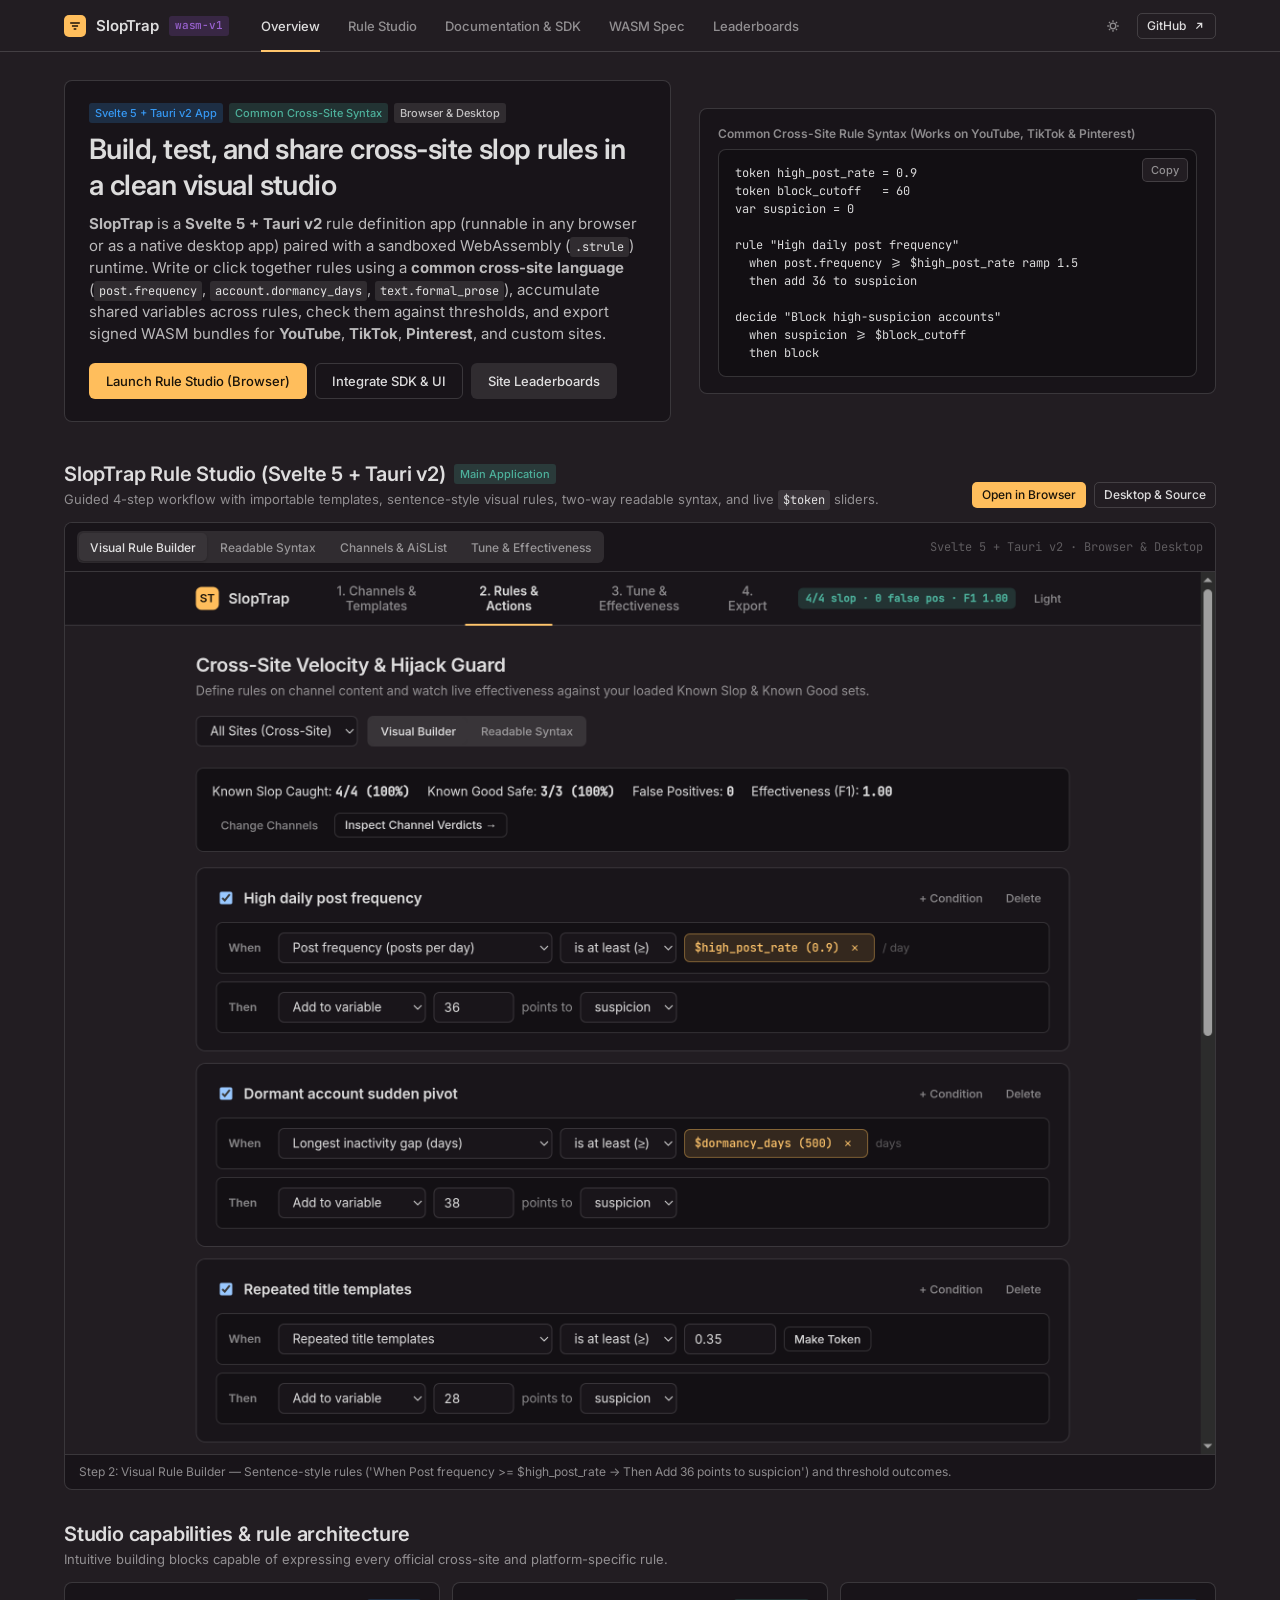
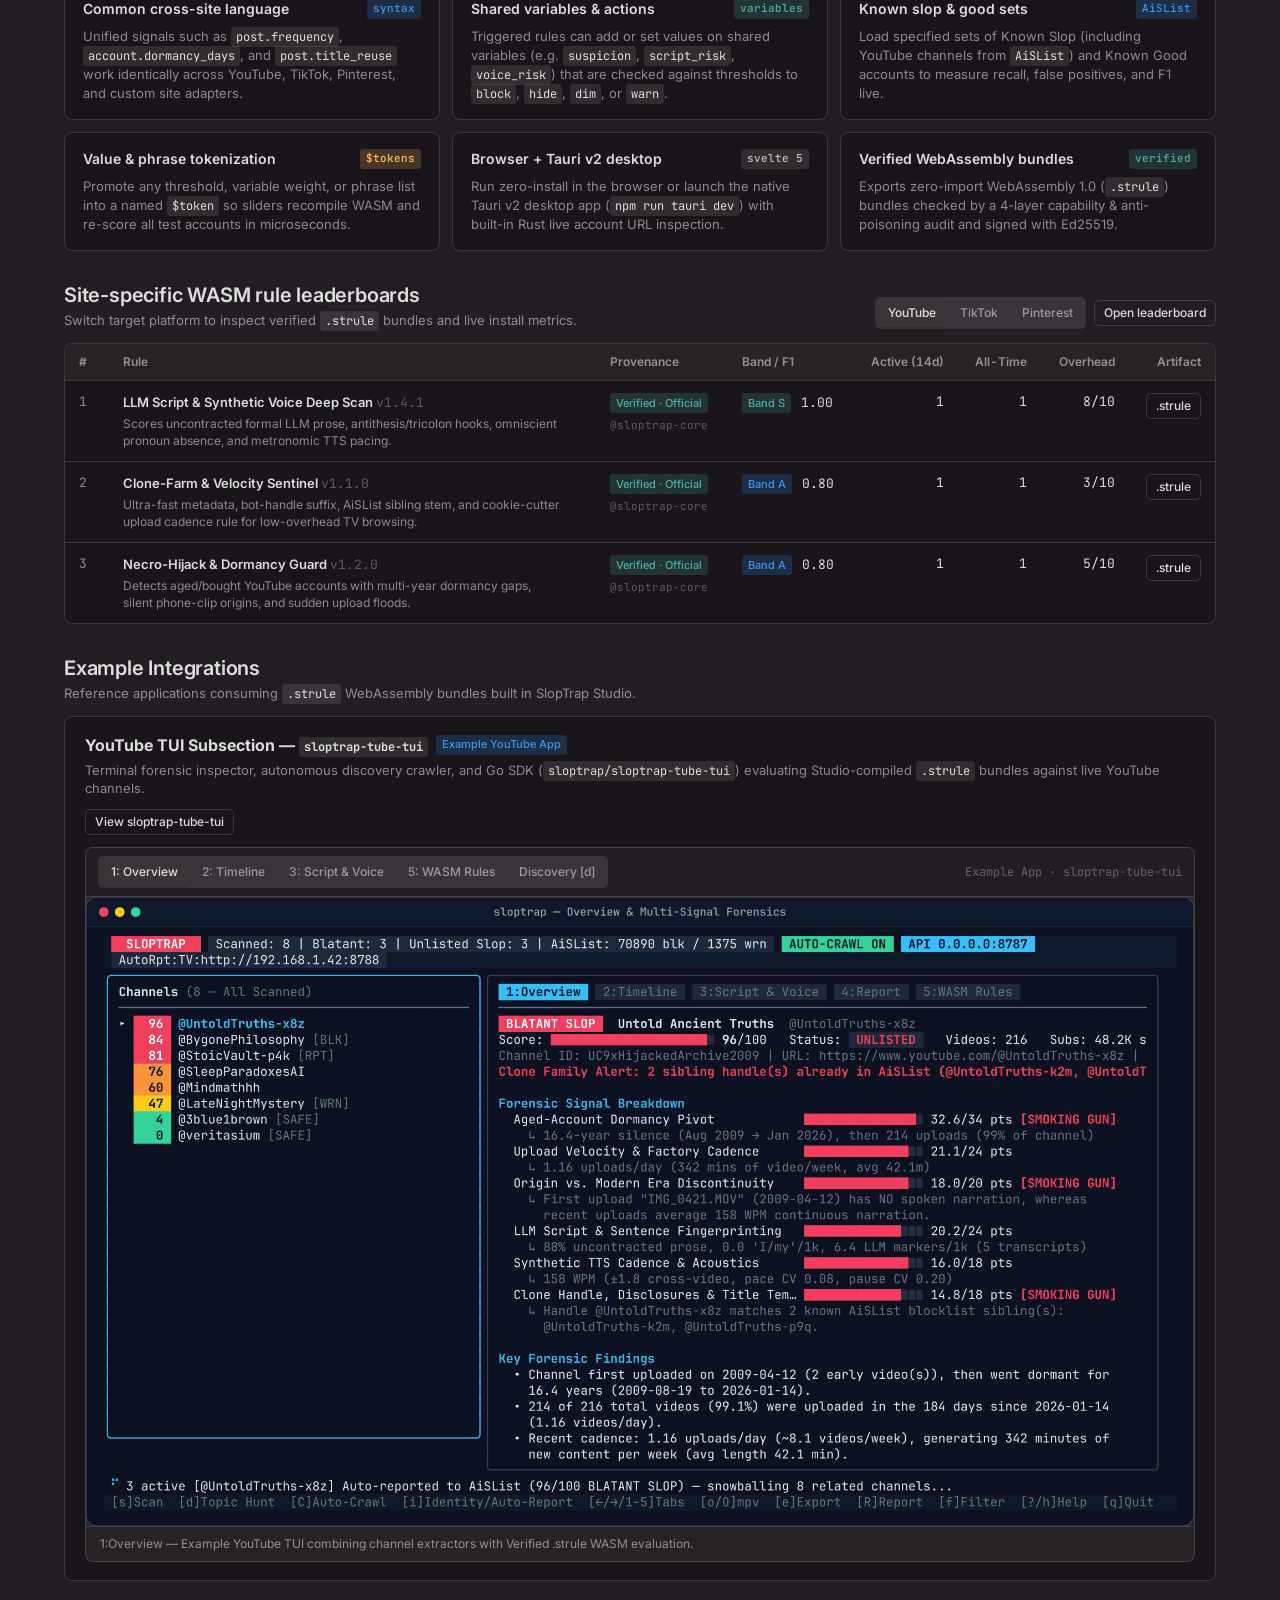
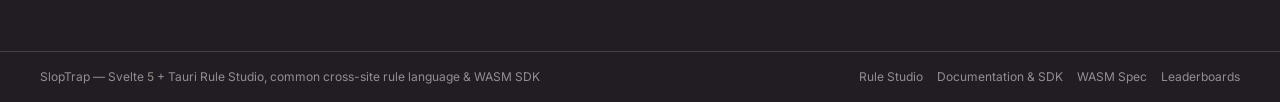
==== index.html @ b0834591 "Update hosted Studio with Known Slop (AiSList) & Known-Good channel sets and effectiveness metrics" ====
<!DOCTYPE html>
<html lang="en">
<head>
  <meta charset="utf-8" />
  <meta name="viewport" content="width=device-width, initial-scale=1" />
  <title>SlopTrap — Svelte 5 + Tauri Rule Studio, Cross-Site Rule Language &amp; WASM SDK</title>
  <link rel="stylesheet" href="./assets/gravity-uikit.css" />
  <link rel="stylesheet" href="./assets/style.css" />
</head>
<body class="g-root g-root_theme_dark">
  <script>
    if (localStorage.getItem('st-gravity-theme') === 'light') {
      document.body.className = 'g-root g-root_theme_light';
    }
  </script>

  <header class="g-app-header">
    <div class="g-app-header__inner">
      <div style="display:flex;align-items:center;gap:20px;height:100%;">
        <a class="g-brand" href="./">
          <span class="g-brand__mark">
            <svg class="icon-14" viewBox="0 0 16 16" fill="none" stroke="currentColor" stroke-width="1.8"><path d="M2.5 4.5h11M4.5 8h7M6.5 11.5h3"/></svg>
          </span>
          <span>SlopTrap</span>
          <span class="g-label g-label_theme_utility mono">wasm-v1</span>
        </a>
        <nav class="g-nav" aria-label="Primary">
          <a class="g-nav__item g-nav__item_active" href="./">Overview</a>
          <a class="g-nav__item" href="./studio/">Rule Studio</a>
          <a class="g-nav__item" href="./docs/">Documentation &amp; SDK</a>
          <a class="g-nav__item" href="./rules/">WASM Spec</a>
          <a class="g-nav__item" href="./leaderboard/">Leaderboards</a>
        </nav>
      </div>
      <div class="g-header-actions">
        <button id="theme-toggle" class="g-btn g-btn_view_flat g-btn_icon" type="button" aria-label="Toggle theme"></button>
        <a class="g-btn g-btn_view_outlined g-btn_size_s" href="https://github.com/sloptrap/sloptrap" target="_blank" rel="noopener">
          GitHub
          <svg class="icon-14" viewBox="0 0 16 16" fill="none" stroke="currentColor" stroke-width="1.5"><path d="M5 11L11 5M6 5h5v5"/></svg>
        </a>
      </div>
    </div>
  </header>

  <main class="g-container">
    <section class="overview-split" style="border-bottom:0;padding-bottom:8px;">
      <div class="text-card" style="padding:22px 24px;">
        <div style="display:flex;gap:6px;flex-wrap:wrap;">
          <span class="g-label g-label_theme_info">Svelte 5 + Tauri v2 App</span>
          <span class="g-label g-label_theme_positive">Common Cross-Site Syntax</span>
          <span class="g-label g-label_theme_normal">Browser &amp; Desktop</span>
        </div>
        <h1>Build, test, and share cross-site slop rules in a clean visual studio</h1>
        <p class="overview-lead">
          <strong>SlopTrap</strong> is a <strong>Svelte 5 + Tauri v2</strong> rule definition app (runnable in any browser or as a native desktop app) paired with a sandboxed WebAssembly (<code>.strule</code>) runtime. Write or click together rules using a <strong>common cross-site language</strong> (<code>post.frequency</code>, <code>account.dormancy_days</code>, <code>text.formal_prose</code>), accumulate shared variables across rules, check them against thresholds, and export signed WASM bundles for <strong>YouTube</strong>, <strong>TikTok</strong>, <strong>Pinterest</strong>, and custom sites.
        </p>
        <div class="btn-row">
          <a class="g-btn g-btn_view_action g-btn_size_l" href="./studio/">Launch Rule Studio (Browser)</a>
          <a class="g-btn g-btn_view_outlined g-btn_size_l" href="./docs/#sdk">Integrate SDK &amp; UI</a>
          <a class="g-btn g-btn_view_normal g-btn_size_l" href="./leaderboard/">Site Leaderboards</a>
        </div>
      </div>

      <div class="text-card" style="padding:16px 18px;">
        <div style="font-size:12px;font-weight:600;color:var(--g-color-text-secondary);margin-bottom:6px;">
          Common Cross-Site Rule Syntax (Works on YouTube, TikTok &amp; Pinterest)
        </div>
        <pre style="margin:0;"><code>token high_post_rate = 0.9
token block_cutoff   = 60
var suspicion = 0

rule "High daily post frequency"
  when post.frequency &gt;= $high_post_rate ramp 1.5
  then add 36 to suspicion

decide "Block high-suspicion accounts"
  when suspicion &gt;= $block_cutoff
  then block</code></pre>
      </div>
    </section>

    <div class="section-bar">
      <div>
        <div style="display:flex;align-items:center;gap:8px;flex-wrap:wrap;">
          <h2 class="section-title">SlopTrap Rule Studio (Svelte 5 + Tauri v2)</h2>
          <span class="g-label g-label_theme_positive">Main Application</span>
        </div>
        <p class="section-sub">
          Guided 4-step workflow with importable templates, sentence-style visual rules, two-way readable syntax, and live <code>$token</code> sliders.
        </p>
      </div>
      <div style="display:flex;gap:8px;flex-wrap:wrap;">
        <a class="g-btn g-btn_view_action g-btn_size_s" href="./studio/">Open in Browser</a>
        <a class="g-btn g-btn_view_outlined g-btn_size_s" href="https://github.com/sloptrap/sloptrap" target="_blank" rel="noopener">Desktop &amp; Source</a>
      </div>
    </div>

    <div class="preview-panel" style="background:var(--st-card-bg);">
      <div class="preview-panel__toolbar" style="background:var(--st-card-bg);">
        <div class="g-segmented" role="tablist" aria-label="SlopTrap Studio Views">
          <button class="g-segmented__btn shot-tab active" type="button"
            data-src="./assets/screenshots/studio-rules.png"
            data-caption="Step 2: Visual Rule Builder — Sentence-style rules ('When Post frequency >= $high_post_rate -> Then Add 36 points to suspicion') and threshold outcomes.">
            Visual Rule Builder
          </button>
          <button class="g-segmented__btn shot-tab" type="button"
            data-src="./assets/screenshots/studio-syntax.png"
            data-caption="Readable Cross-Site Syntax — Two-way human-readable language sharing signals like post.frequency and multi-variable thresholds across sites.">
            Readable Syntax
          </button>
          <button class="g-segmented__btn shot-tab" type="button"
            data-src="./assets/screenshots/studio-templates.png"
            data-caption="Step 1: Channels &amp; Templates — Load specified sets of Known Slop (including YouTube channels from AiSList) and Known Good channels alongside 8 official templates.">
            Channels &amp; AiSList
          </button>
          <button class="g-segmented__btn shot-tab" type="button"
            data-src="./assets/screenshots/studio-test.png"
            data-caption="Step 3: Tune &amp; Effectiveness — Live Recall, Known-Good Specificity, False Positives, and F1 across loaded channels with expandable content &amp; signal inspection.">
            Tune &amp; Effectiveness
          </button>
        </div>
        <span class="mono" style="color:var(--g-color-text-hint);font-size:12px;">Svelte 5 + Tauri v2 · Browser &amp; Desktop</span>
      </div>
      <img id="studio-showcase-img" src="./assets/screenshots/studio-rules.png" alt="SlopTrap Studio — Visual Rule Builder" />
      <div id="studio-showcase-caption" class="preview-panel__caption">
        Step 2: Visual Rule Builder — Sentence-style rules ('When Post frequency &gt;= $high_post_rate -&gt; Then Add 36 points to suspicion') and threshold outcomes.
      </div>
    </div>

    <div class="section-bar">
      <div>
        <h2 class="section-title">Studio capabilities &amp; rule architecture</h2>
        <p class="section-sub">Intuitive building blocks capable of expressing every official cross-site and platform-specific rule.</p>
      </div>
    </div>

    <div class="grid-3">
      <div class="g-card">
        <div class="signal-head">
          <h3>Common cross-site language</h3>
          <span class="g-label g-label_theme_info mono">syntax</span>
        </div>
        <p>Unified signals such as <code>post.frequency</code>, <code>account.dormancy_days</code>, and <code>post.title_reuse</code> work identically across YouTube, TikTok, Pinterest, and custom site adapters.</p>
      </div>
      <div class="g-card">
        <div class="signal-head">
          <h3>Shared variables &amp; actions</h3>
          <span class="g-label g-label_theme_positive mono">variables</span>
        </div>
        <p>Triggered rules can add or set values on shared variables (e.g. <code>suspicion</code>, <code>script_risk</code>, <code>voice_risk</code>) that are checked against thresholds to <code>block</code>, <code>hide</code>, <code>dim</code>, or <code>warn</code>.</p>
      </div>
      <div class="g-card">
        <div class="signal-head">
          <h3>Known slop &amp; good sets</h3>
          <span class="g-label g-label_theme_info mono">AiSList</span>
        </div>
        <p>Load specified sets of Known Slop (including YouTube channels from <a href="https://github.com/Override92/AiSList" target="_blank" rel="noopener"><code>AiSList</code></a>) and Known Good accounts to measure recall, false positives, and F1 live.</p>
      </div>
      <div class="g-card">
        <div class="signal-head">
          <h3>Value &amp; phrase tokenization</h3>
          <span class="g-label g-label_theme_warning mono">$tokens</span>
        </div>
        <p>Promote any threshold, variable weight, or phrase list into a named <code>$token</code> so sliders recompile WASM and re-score all test accounts in microseconds.</p>
      </div>
      <div class="g-card">
        <div class="signal-head">
          <h3>Browser + Tauri v2 desktop</h3>
          <span class="g-label g-label_theme_normal mono">svelte 5</span>
        </div>
        <p>Run zero-install in the browser or launch the native Tauri v2 desktop app (<code>npm run tauri dev</code>) with built-in Rust live account URL inspection.</p>
      </div>
      <div class="g-card">
        <div class="signal-head">
          <h3>Verified WebAssembly bundles</h3>
          <span class="g-label g-label_theme_positive mono">verified</span>
        </div>
        <p>Exports zero-import WebAssembly 1.0 (<code>.strule</code>) bundles checked by a 4-layer capability &amp; anti-poisoning audit and signed with Ed25519.</p>
      </div>
    </div>

    <div class="section-bar">
      <div>
        <h2 class="section-title">Site-specific WASM rule leaderboards</h2>
        <p class="section-sub">Switch target platform to inspect verified <code>.strule</code> bundles and live install metrics.</p>
      </div>
      <div style="display:flex;gap:8px;align-items:center;flex-wrap:wrap;">
        <div class="g-segmented" id="home-site-tabs" role="tablist" aria-label="Target site">
          <button class="g-segmented__btn active" type="button" data-site="youtube">YouTube</button>
          <button class="g-segmented__btn" type="button" data-site="tiktok">TikTok</button>
          <button class="g-segmented__btn" type="button" data-site="pinterest">Pinterest</button>
        </div>
        <a class="g-btn g-btn_view_outlined g-btn_size_s" id="home-full-lb-link" href="./leaderboard/?site=youtube">Open leaderboard</a>
      </div>
    </div>

    <div class="g-table-wrap">
      <table class="g-table">
        <thead>
          <tr>
            <th style="width:44px;">#</th>
            <th>Rule</th>
            <th>Provenance</th>
            <th>Band / F1</th>
            <th class="num" id="home-active-col">Active (30d)</th>
            <th class="num">All-Time</th>
            <th class="num">Overhead</th>
            <th class="num">Artifact</th>
          </tr>
        </thead>
        <tbody id="home-lb-rows">
          <tr><td colspan="8" style="color:var(--g-color-text-secondary);">Loading leaderboard…</td></tr>
        </tbody>
      </table>
    </div>

    <section id="example-apps" style="margin-top:28px;">
      <div class="section-bar">
        <div>
          <h2 class="section-title">Example Integrations</h2>
          <p class="section-sub">Reference applications consuming <code>.strule</code> WebAssembly bundles built in SlopTrap Studio.</p>
        </div>
      </div>

      <div class="text-card" style="padding:18px 20px;margin-bottom:14px;">
        <div style="display:flex;justify-content:space-between;align-items:flex-start;gap:12px;flex-wrap:wrap;margin-bottom:12px;">
          <div>
            <div style="display:flex;align-items:center;gap:8px;flex-wrap:wrap;">
              <h3 style="margin:0;font-size:16px;">YouTube TUI Subsection — <code>sloptrap-tube-tui</code></h3>
              <span class="g-label g-label_theme_info">Example YouTube App</span>
            </div>
            <p style="margin:6px 0 0;color:var(--g-color-text-secondary);font-size:13px;">
              Terminal forensic inspector, autonomous discovery crawler, and Go SDK (<a href="https://github.com/sloptrap/sloptrap-tube-tui" target="_blank" rel="noopener"><code>sloptrap/sloptrap-tube-tui</code></a>) evaluating Studio-compiled <code>.strule</code> bundles against live YouTube channels.
            </p>
          </div>
          <a class="g-btn g-btn_view_outlined g-btn_size_s" href="https://github.com/sloptrap/sloptrap-tube-tui" target="_blank" rel="noopener">
            View sloptrap-tube-tui
          </a>
        </div>

        <div class="preview-panel" style="margin:0;">
          <div class="preview-panel__toolbar">
            <div class="g-segmented" role="tablist" aria-label="Example YouTube TUI Views">
              <button class="g-segmented__btn shot-tab active" type="button"
                data-src="./assets/screenshots/tui-overview.png"
                data-caption="1:Overview — Example YouTube TUI combining channel extractors with Verified .strule WASM evaluation.">
                1: Overview
              </button>
              <button class="g-segmented__btn shot-tab" type="button"
                data-src="./assets/screenshots/tui-timeline.png"
                data-caption="2:Timeline — Aged-account dormancy gap comparison between earliest and latest YouTube uploads.">
                2: Timeline
              </button>
              <button class="g-segmented__btn shot-tab" type="button"
                data-src="./assets/screenshots/tui-script-voice.png"
                data-caption="3:Script &amp; Voice — Contrastive LLM phrasing, WPM pacing CV, and 45s ffmpeg EBU R128 dead-air probe.">
                3: Script &amp; Voice
              </button>
              <button class="g-segmented__btn shot-tab" type="button"
                data-src="./assets/screenshots/tui-wasm-rules.png"
                data-caption="5:WASM Rules — Loaded .strule bundles executing inside zero-import WebAssembly sandboxes.">
                5: WASM Rules
              </button>
              <button class="g-segmented__btn shot-tab" type="button"
                data-src="./assets/screenshots/tui-discovery.png"
                data-caption="Discovery [d] — Niche presets and automated YouTube search queue harvesting.">
                Discovery [d]
              </button>
            </div>
            <span class="mono" style="color:var(--g-color-text-hint);font-size:12px;">Example App · sloptrap-tube-tui</span>
          </div>
          <img id="tui-showcase-img" src="./assets/screenshots/tui-overview.png" alt="Example App: sloptrap-tube-tui Overview" />
          <div id="tui-showcase-caption" class="preview-panel__caption">
            1:Overview — Example YouTube TUI combining channel extractors with Verified .strule WASM evaluation.
          </div>
        </div>
      </div>
    </section>
  </main>

  <footer class="g-footer">
    <div class="g-footer__inner">
      <div>SlopTrap — Svelte 5 + Tauri Rule Studio, common cross-site rule language &amp; WASM SDK</div>
      <div class="g-footer__links">
        <a href="./studio/">Rule Studio</a>
        <a href="./docs/">Documentation &amp; SDK</a>
        <a href="./rules/">WASM Spec</a>
        <a href="./leaderboard/">Leaderboards</a>
      </div>
    </div>
  </footer>

  <script src="./assets/site.js"></script>
  <script>
    let workerStats = null;

    function esc(s) {
      return String(s ?? '').replace(/[&<>"']/g, c => ({'&':'&amp;','<':'&lt;','>':'&gt;','"':'&quot;',"'":'&#39;'}[c]));
    }
    function bandTheme(b) {
      if (b === 'S') return 'positive';
      if (b === 'A') return 'info';
      if (b === 'B') return 'warning';
      return 'normal';
    }
    function provBadge(e) {
      if (e.verified) {
        const label = e.verification_tier === 'official' ? 'Verified · Official' : 'Verified · Source';
        return `<span class="g-label g-label_theme_positive">${label}</span>`;
      }
      return `<span class="g-label g-label_theme_normal">Community</span>`;
    }

    async function loadHomeSite(site) {
      document.getElementById('home-full-lb-link').href = `./leaderboard/?site=${encodeURIComponent(site)}`;
      try {
        const data = await fetch(`./leaderboard/${encodeURIComponent(site)}/leaderboard.json`).then(r => r.json());
        let winDays = Number(data.active_window_days || 30);
        if (!workerStats) {
          const ep = (data.rankings_endpoint || 'https://sloptrap-rankings.assimilat.workers.dev').replace(/\/$/, '');
          workerStats = await fetch(`${ep}/api/v1/rules/stats`).then(r => r.ok ? r.json() : {}).catch(() => ({}));
        }
        if (Number(workerStats?.window_days) > 0) winDays = Number(workerStats.window_days);
        const col = document.getElementById('home-active-col');
        if (col) col.textContent = `Active (${winDays}d)`;

        const rows = (data.entries || []).slice(0, 5).map(e => {
          const act = workerStats?.active_installs?.[e.rule_id] !== undefined
            ? Number(workerStats.active_installs[e.rule_id])
            : Number(e.active_installs || 0);
          const rawAll = workerStats?.all_time_installs?.[e.rule_id] !== undefined
            ? Number(workerStats.all_time_installs[e.rule_id])
            : Number(e.all_time_installs || 0);
          const allTime = Math.max(rawAll, act);
          const dlHref = (e.bundle_url || '').startsWith('http') ? e.bundle_url : ('./' + e.bundle_url);
          return `
            <tr>
              <td class="mono" style="color:var(--g-color-text-secondary);">${e.rank}</td>
              <td>
                <div class="rule-name">${esc(e.name)} <span class="mono" style="color:var(--g-color-text-hint);font-weight:400;">v${esc(e.version)}</span></div>
                <div class="rule-desc">${esc(e.description)}</div>
              </td>
              <td>${provBadge(e)} <div class="mono" style="font-size:11px;color:var(--g-color-text-hint);margin-top:3px;">${esc(e.author)}</div></td>
              <td>
                <span class="g-label g-label_theme_${bandTheme(e.band)}">Band ${esc(e.band)}</span>
                <span class="mono" style="margin-left:6px;">${Number(e.coarse_f1).toFixed(2)}</span>
              </td>
              <td class="num mono">${act}</td>
              <td class="num mono">${allTime}</td>
              <td class="num mono">${e.overhead}/10</td>
              <td class="num"><a class="g-btn g-btn_view_outlined g-btn_size_s mono" href="${esc(dlHref)}">.strule</a></td>
            </tr>
          `;
        }).join('');
        document.getElementById('home-lb-rows').innerHTML = rows || '<tr><td colspan="8">No rules registered for this site.</td></tr>';
      } catch (_) {
        document.getElementById('home-lb-rows').innerHTML = '<tr><td colspan="8" style="color:var(--g-color-text-danger);">Failed to load site leaderboard</td></tr>';
      }
    }

    document.querySelectorAll('#home-site-tabs button').forEach(btn => {
      btn.addEventListener('click', () => {
        document.querySelectorAll('#home-site-tabs button').forEach(b => b.classList.remove('active'));
        btn.classList.add('active');
        loadHomeSite(btn.dataset.site);
      });
    });

    loadHomeSite('youtube');
  </script>
</body>
</html>
---- assets/style.css ----
/* SlopTrap Engineering UI — Built on @gravity-ui/uikit v6 design tokens */
@import url('https://fonts.googleapis.com/css2?family=Inter:wght@400;500;600&family=JetBrains+Mono:wght@400;500&display=swap');

*, *::before, *::after {
  box-sizing: border-box;
}

html {
  scroll-behavior: smooth;
  -webkit-font-smoothing: antialiased;
  -moz-osx-font-smoothing: grayscale;
}

body.g-root {
  margin: 0;
  min-height: 100vh;
  display: flex;
  flex-direction: column;
  --g-font-family-monospace: "JetBrains Mono", "Menlo", "Monaco", "Consolas", monospace;
  background: var(--g-color-base-background);
  color: var(--g-color-text-primary);
  font-family: var(--g-text-body-font-family);
  font-size: var(--g-text-body-1-font-size);
  line-height: var(--g-text-body-1-line-height);
}

.g-root_theme_dark {
  --st-card-bg: rgb(24, 20, 25);
  --st-recessed-bg: rgb(18, 15, 19);
}

.g-root_theme_light {
  --st-card-bg: rgb(244, 243, 246);
  --st-recessed-bg: rgb(236, 235, 240);
}

a {
  color: var(--g-color-text-link);
  text-decoration: none;
}

a:hover {
  color: var(--g-color-text-link-hover);
}

code, pre, kbd, .mono {
  font-family: var(--g-font-family-monospace);
  font-variant-numeric: tabular-nums;
}

.tabular {
  font-variant-numeric: tabular-nums;
}

code {
  font-size: var(--g-text-code-inline-1-font-size);
  line-height: var(--g-text-code-inline-1-line-height);
  padding: 2px 5px;
  border-radius: var(--g-border-radius-xs);
  background: var(--g-color-base-generic);
  color: var(--g-color-text-primary);
}

kbd {
  display: inline-block;
  padding: 1px 6px;
  font-size: 11px;
  line-height: 16px;
  border-radius: var(--g-border-radius-xs);
  border: 1px solid var(--g-color-line-generic);
  background: var(--g-color-base-generic-ultralight);
  color: var(--g-color-text-primary);
}

pre {
  position: relative;
  margin: 12px 0;
  padding: 14px 16px;
  border-radius: var(--g-border-radius-l);
  border: 1px solid var(--g-color-line-generic);
  background: var(--st-recessed-bg);
  overflow-x: auto;
  font-size: var(--g-text-code-1-font-size);
  line-height: var(--g-text-code-1-line-height);
}

pre code {
  padding: 0;
  background: transparent;
  border-radius: 0;
  color: var(--g-color-text-primary);
}

/* Top Application Bar (Gravity UI Navigation Header) */
.g-app-header {
  position: sticky;
  top: 0;
  z-index: 40;
  height: 52px;
  border-bottom: 1px solid var(--g-color-line-generic);
  background: var(--g-color-base-background);
}

.g-app-header__inner {
  max-width: 1200px;
  height: 100%;
  margin: 0 auto;
  padding: 0 24px;
  display: flex;
  align-items: center;
  justify-content: space-between;
  gap: 16px;
}

.g-brand {
  display: inline-flex;
  align-items: center;
  gap: 10px;
  color: var(--g-color-text-primary);
  font-weight: 600;
  font-size: 15px;
  letter-spacing: -0.01em;
}

.g-brand:hover {
  color: var(--g-color-text-primary);
}

.g-brand__mark {
  width: 22px;
  height: 22px;
  border-radius: var(--g-border-radius-s);
  background: var(--g-color-base-brand);
  color: var(--g-color-text-brand-contrast);
  display: inline-flex;
  align-items: center;
  justify-content: center;
  flex-shrink: 0;
}

.g-nav {
  display: flex;
  align-items: center;
  height: 100%;
  gap: 4px;
}

.g-nav__item {
  position: relative;
  height: 100%;
  padding: 0 12px;
  display: inline-flex;
  align-items: center;
  color: var(--g-color-text-secondary);
  font-size: 13px;
  font-weight: 500;
  transition: color 0.12s ease;
}

.g-nav__item:hover {
  color: var(--g-color-text-primary);
}

.g-nav__item_active {
  color: var(--g-color-text-primary);
}

.g-nav__item_active::after {
  content: "";
  position: absolute;
  left: 12px;
  right: 12px;
  bottom: -1px;
  height: 2px;
  background: var(--g-color-line-brand);
}

.g-header-actions {
  display: flex;
  align-items: center;
  gap: 8px;
}

/* Layout Container */
.g-container {
  width: 100%;
  max-width: 1200px;
  margin: 0 auto;
  padding: 28px 24px 56px;
  flex: 1;
}

/* Gravity UI Buttons */
.g-btn {
  display: inline-flex;
  align-items: center;
  justify-content: center;
  gap: 6px;
  height: 32px;
  padding: 0 12px;
  border-radius: var(--g-border-radius-m);
  border: 1px solid transparent;
  font-family: var(--g-text-body-font-family);
  font-size: 13px;
  font-weight: 500;
  line-height: 1;
  cursor: pointer;
  white-space: nowrap;
  user-select: none;
  transition: background-color 0.12s ease, border-color 0.12s ease, color 0.12s ease;
}

.g-btn_size_l {
  height: 36px;
  padding: 0 16px;
}

.g-btn_size_s {
  height: 26px;
  padding: 0 9px;
  font-size: 12px;
  border-radius: var(--g-border-radius-s);
}

.g-btn_icon {
  width: 32px;
  padding: 0;
}

.g-btn_view_action {
  background: var(--g-color-base-brand);
  color: var(--g-color-text-brand-contrast);
}

.g-btn_view_action:hover {
  background: var(--g-color-base-brand-hover);
  color: var(--g-color-text-brand-contrast);
}

.g-btn_view_outlined {
  background: transparent;
  border-color: var(--g-color-line-generic);
  color: var(--g-color-text-primary);
}

.g-btn_view_outlined:hover {
  background: var(--g-color-base-simple-hover);
  border-color: var(--g-color-line-generic-hover);
  color: var(--g-color-text-primary);
}

.g-btn_view_normal {
  background: var(--g-color-base-generic);
  color: var(--g-color-text-primary);
}

.g-btn_view_normal:hover {
  background: var(--g-color-base-generic-hover);
  color: var(--g-color-text-primary);
}

.g-btn_view_flat {
  background: transparent;
  color: var(--g-color-text-secondary);
}

.g-btn_view_flat:hover {
  background: var(--g-color-base-simple-hover);
  color: var(--g-color-text-primary);
}

.copy-code-btn {
  position: absolute;
  top: 8px;
  right: 8px;
  height: 24px;
  padding: 0 8px;
  border-radius: var(--g-border-radius-s);
  border: 1px solid var(--g-color-line-generic);
  background: var(--g-color-base-background);
  color: var(--g-color-text-secondary);
  font-family: var(--g-text-body-font-family);
  font-size: 11px;
  font-weight: 500;
  cursor: pointer;
}

.copy-code-btn:hover {
  background: var(--g-color-base-generic);
  color: var(--g-color-text-primary);
}

/* Gravity UI Labels */
.g-label {
  display: inline-flex;
  align-items: center;
  gap: 4px;
  height: 20px;
  padding: 0 6px;
  border-radius: var(--g-border-radius-xs);
  font-size: 11px;
  font-weight: 500;
  line-height: 1;
  white-space: nowrap;
}

.g-label_theme_normal {
  background: var(--g-color-base-generic);
  color: var(--g-color-text-complementary);
}

.g-label_theme_info {
  background: var(--g-color-base-info-light);
  color: var(--g-color-text-info);
}

.g-label_theme_positive {
  background: var(--g-color-base-positive-light);
  color: var(--g-color-text-positive);
}

.g-label_theme_warning {
  background: var(--g-color-base-warning-light);
  color: var(--g-color-text-warning);
}

.g-label_theme_danger {
  background: var(--g-color-base-danger-light);
  color: var(--g-color-text-danger);
}

.g-label_theme_utility {
  background: var(--g-color-base-utility-light);
  color: var(--g-color-text-utility);
}

/* Gravity UI Segmented RadioButton */
.g-segmented {
  display: inline-flex;
  flex-wrap: wrap;
  align-items: center;
  gap: 2px;
  padding: 2px;
  border-radius: var(--g-border-radius-m);
  background: var(--g-color-base-generic);
}

.g-segmented__btn {
  height: 28px;
  padding: 0 11px;
  border: 0;
  border-radius: var(--g-border-radius-s);
  background: transparent;
  color: var(--g-color-text-secondary);
  font-family: var(--g-text-body-font-family);
  font-size: 12px;
  font-weight: 500;
  cursor: pointer;
  transition: background-color 0.12s ease, color 0.12s ease;
}

.g-segmented__btn:hover {
  color: var(--g-color-text-primary);
}

.g-segmented__btn.active {
  background: var(--g-color-base-float);
  color: var(--g-color-text-primary);
  box-shadow: 0 1px 2px var(--g-color-sfx-shadow);
}

/* Gravity UI TextInput */
.g-input {
  height: 32px;
  padding: 0 10px;
  border-radius: var(--g-border-radius-m);
  border: 1px solid var(--g-color-line-generic);
  background: transparent;
  color: var(--g-color-text-primary);
  font-family: var(--g-text-body-font-family);
  font-size: 13px;
  min-width: 240px;
  outline: none;
}

.g-input::placeholder {
  color: var(--g-color-text-hint);
}

.g-input:hover {
  border-color: var(--g-color-line-generic-hover);
}

.g-input:focus {
  border-color: var(--g-color-line-brand);
}

/* Gravity UI Card & Alert (Slightly Darker Recessed Surfaces) */
.g-card,
.text-card,
.docs-section {
  border: 1px solid var(--g-color-line-generic);
  border-radius: var(--g-border-radius-l);
  background: var(--st-card-bg);
  padding: 16px 18px;
}

.docs-section {
  padding: 20px 22px;
  margin-bottom: 16px;
}

.docs-section h1,
.docs-section h2 {
  margin-top: 0 !important;
  padding-top: 0 !important;
  border-top: 0 !important;
}

.g-card_filled {
  background: var(--st-card-bg);
}

.g-alert {
  border: 1px solid var(--g-color-line-generic);
  border-left: 3px solid var(--g-color-line-info);
  border-radius: var(--g-border-radius-m);
  background: var(--st-card-bg);
  padding: 12px 16px;
  color: var(--g-color-text-complementary);
  font-size: 13px;
  line-height: 19px;
}

.g-alert strong {
  color: var(--g-color-text-primary);
}

/* Typography & Section Rhythm */
.page-header {
  display: flex;
  justify-content: space-between;
  align-items: flex-start;
  flex-wrap: wrap;
  gap: 16px;
  padding: 18px 20px;
  margin-bottom: 18px;
  border: 1px solid var(--g-color-line-generic);
  border-radius: var(--g-border-radius-l);
  background: var(--st-card-bg);
}

.page-title {
  margin: 0;
  font-size: var(--g-text-header-2-font-size);
  line-height: var(--g-text-header-2-line-height);
  font-weight: 600;
  letter-spacing: -0.015em;
  color: var(--g-color-text-primary);
}

.page-desc {
  margin: 6px 0 0;
  max-width: 720px;
  color: var(--g-color-text-secondary);
  font-size: 14px;
  line-height: 20px;
}

.overview-split {
  display: grid;
  grid-template-columns: 1.08fr 0.92fr;
  gap: 28px;
  align-items: center;
  padding-bottom: 28px;
  border-bottom: 1px solid var(--g-color-line-generic);
}

.overview-split h1 {
  margin: 8px 0 10px;
  font-size: var(--g-text-display-1-font-size);
  line-height: var(--g-text-display-1-line-height);
  font-weight: 600;
  letter-spacing: -0.02em;
}

.overview-lead {
  margin: 0 0 18px;
  color: var(--g-color-text-complementary);
  font-size: var(--g-text-body-2-font-size);
  line-height: 22px;
}

.btn-row {
  display: flex;
  flex-wrap: wrap;
  gap: 8px;
}

.section-bar {
  display: flex;
  justify-content: space-between;
  align-items: flex-end;
  flex-wrap: wrap;
  gap: 12px;
  margin: 32px 0 14px;
}

.section-title {
  margin: 0;
  font-size: var(--g-text-header-1-font-size);
  line-height: var(--g-text-header-1-line-height);
  font-weight: 600;
  letter-spacing: -0.01em;
}

.section-sub {
  margin: 4px 0 0;
  color: var(--g-color-text-secondary);
  font-size: 13px;
}

/* KPI Stat Strip */
.stat-strip {
  display: grid;
  grid-template-columns: repeat(4, minmax(0, 1fr));
  gap: 12px;
  margin-bottom: 18px;
}

.stat-cell {
  padding: 12px 14px;
  border: 1px solid var(--g-color-line-generic);
  border-radius: var(--g-border-radius-l);
  background: var(--st-card-bg);
}

.stat-cell__label {
  font-size: 11px;
  color: var(--g-color-text-secondary);
  margin-bottom: 4px;
}

.stat-cell__value {
  font-size: 18px;
  font-weight: 600;
  line-height: 22px;
  font-variant-numeric: tabular-nums;
}

/* Grids */
.grid-3 {
  display: grid;
  grid-template-columns: repeat(3, minmax(0, 1fr));
  gap: 12px;
}

.grid-2 {
  display: grid;
  grid-template-columns: repeat(2, minmax(0, 1fr));
  gap: 12px;
}

.signal-head {
  display: flex;
  justify-content: space-between;
  align-items: center;
  gap: 8px;
  margin-bottom: 8px;
}

.signal-head h3, .g-card h3 {
  margin: 0;
  font-size: 14px;
  line-height: 20px;
  font-weight: 600;
}

.g-card p {
  margin: 6px 0 0;
  color: var(--g-color-text-secondary);
  font-size: 13px;
  line-height: 19px;
}

/* TUI Preview Frame */
.preview-panel {
  border: 1px solid var(--g-color-line-generic);
  border-radius: var(--g-border-radius-l);
  overflow: hidden;
  background: var(--g-color-base-generic-ultralight);
}

.preview-panel__toolbar {
  display: flex;
  justify-content: space-between;
  align-items: center;
  flex-wrap: wrap;
  gap: 10px;
  padding: 8px 12px;
  border-bottom: 1px solid var(--g-color-line-generic);
  background: var(--g-color-base-background);
}

.preview-panel img {
  display: block;
  width: 100%;
  height: auto;
}

.preview-panel__caption {
  padding: 8px 14px;
  border-top: 1px solid var(--g-color-line-generic);
  color: var(--g-color-text-secondary);
  font-size: 12px;
}

/* Toolbar Controls */
.toolbar {
  display: flex;
  align-items: center;
  flex-wrap: wrap;
  gap: 10px;
  margin-bottom: 14px;
}

/* Gravity UI Data Table */
.g-table-wrap {
  border: 1px solid var(--g-color-line-generic);
  border-radius: var(--g-border-radius-l);
  overflow-x: auto;
  background: var(--st-card-bg);
}

.g-table {
  width: 100%;
  border-collapse: collapse;
  font-size: 13px;
}

.g-table th {
  padding: 9px 14px;
  text-align: left;
  font-size: 12px;
  font-weight: 600;
  color: var(--g-color-text-secondary);
  background: var(--g-color-base-generic-ultralight);
  border-bottom: 1px solid var(--g-color-line-generic);
  white-space: nowrap;
}

.g-table th.num,
.g-table td.num {
  text-align: right;
  font-variant-numeric: tabular-nums;
}

.g-table td {
  padding: 12px 14px;
  border-bottom: 1px solid var(--g-color-line-generic);
  vertical-align: top;
}

.g-table tbody tr:last-child td {
  border-bottom: 0;
}

.g-table tbody tr:hover td {
  background: var(--g-color-base-simple-hover);
}

.rule-name {
  font-weight: 600;
  color: var(--g-color-text-primary);
  font-size: 13px;
}

.rule-desc {
  margin-top: 3px;
  color: var(--g-color-text-secondary);
  font-size: 12px;
  line-height: 17px;
  max-width: 440px;
}

.tag-row {
  display: flex;
  flex-wrap: wrap;
  gap: 4px;
  margin-top: 6px;
}

.meter {
  width: 64px;
  height: 4px;
  border-radius: 2px;
  background: var(--g-color-base-generic);
  overflow: hidden;
  margin-top: 5px;
  margin-left: auto;
}

.meter__fill {
  height: 100%;
  border-radius: 2px;
}

/* Documentation Layout */
.docs-grid {
  display: grid;
  grid-template-columns: 220px minmax(0, 1fr);
  gap: 32px;
  align-items: start;
}

.docs-aside {
  position: sticky;
  top: 72px;
}

.docs-aside__title {
  margin: 0 0 8px;
  padding: 0 10px;
  font-size: 11px;
  font-weight: 600;
  text-transform: uppercase;
  letter-spacing: 0.04em;
  color: var(--g-color-text-hint);
}

.docs-aside ul {
  list-style: none;
  margin: 0;
  padding: 0;
}

.docs-aside li a {
  display: block;
  padding: 6px 10px;
  border-radius: var(--g-border-radius-s);
  color: var(--g-color-text-secondary);
  font-size: 13px;
}

.docs-aside li a:hover {
  background: var(--g-color-base-simple-hover);
  color: var(--g-color-text-primary);
}

.docs-article h1 {
  margin: 0 0 8px;
  font-size: var(--g-text-header-2-font-size);
  line-height: var(--g-text-header-2-line-height);
}

.docs-article h2 {
  margin: 28px 0 10px;
  padding-top: 18px;
  border-top: 1px solid var(--g-color-line-generic);
  font-size: 18px;
  line-height: 24px;
}

.docs-article h3 {
  margin: 18px 0 8px;
  font-size: 14px;
  line-height: 20px;
}

.docs-article p,
.docs-article li {
  color: var(--g-color-text-complementary);
  font-size: 14px;
  line-height: 21px;
}

.docs-article ul {
  padding-left: 20px;
}

.docs-article li {
  margin-bottom: 6px;
}

/* Footer */
.g-footer {
  border-top: 1px solid var(--g-color-line-generic);
  padding: 16px 24px;
  color: var(--g-color-text-secondary);
  font-size: 12px;
}

.g-footer__inner {
  max-width: 1200px;
  margin: 0 auto;
  display: flex;
  justify-content: space-between;
  align-items: center;
  flex-wrap: wrap;
  gap: 12px;
}

.g-footer__links {
  display: flex;
  align-items: center;
  gap: 14px;
}

.g-footer__links a {
  color: var(--g-color-text-secondary);
}

.g-footer__links a:hover {
  color: var(--g-color-text-primary);
}

svg.icon-14 {
  width: 14px;
  height: 14px;
  flex-shrink: 0;
}

@media (max-width: 920px) {
  .overview-split,
  .grid-3,
  .grid-2,
  .docs-grid {
    grid-template-columns: 1fr;
  }
  .stat-strip {
    grid-template-columns: repeat(2, minmax(0, 1fr));
  }
  .docs-aside {
    position: static;
  }
  .g-app-header {
    height: auto;
    padding: 8px 0;
  }
  .g-app-header__inner {
    flex-wrap: wrap;
  }
  .g-nav {
    order: 3;
    width: 100%;
    overflow-x: auto;
    padding-top: 4px;
  }
  .g-nav__item {
    height: 32px;
  }
}
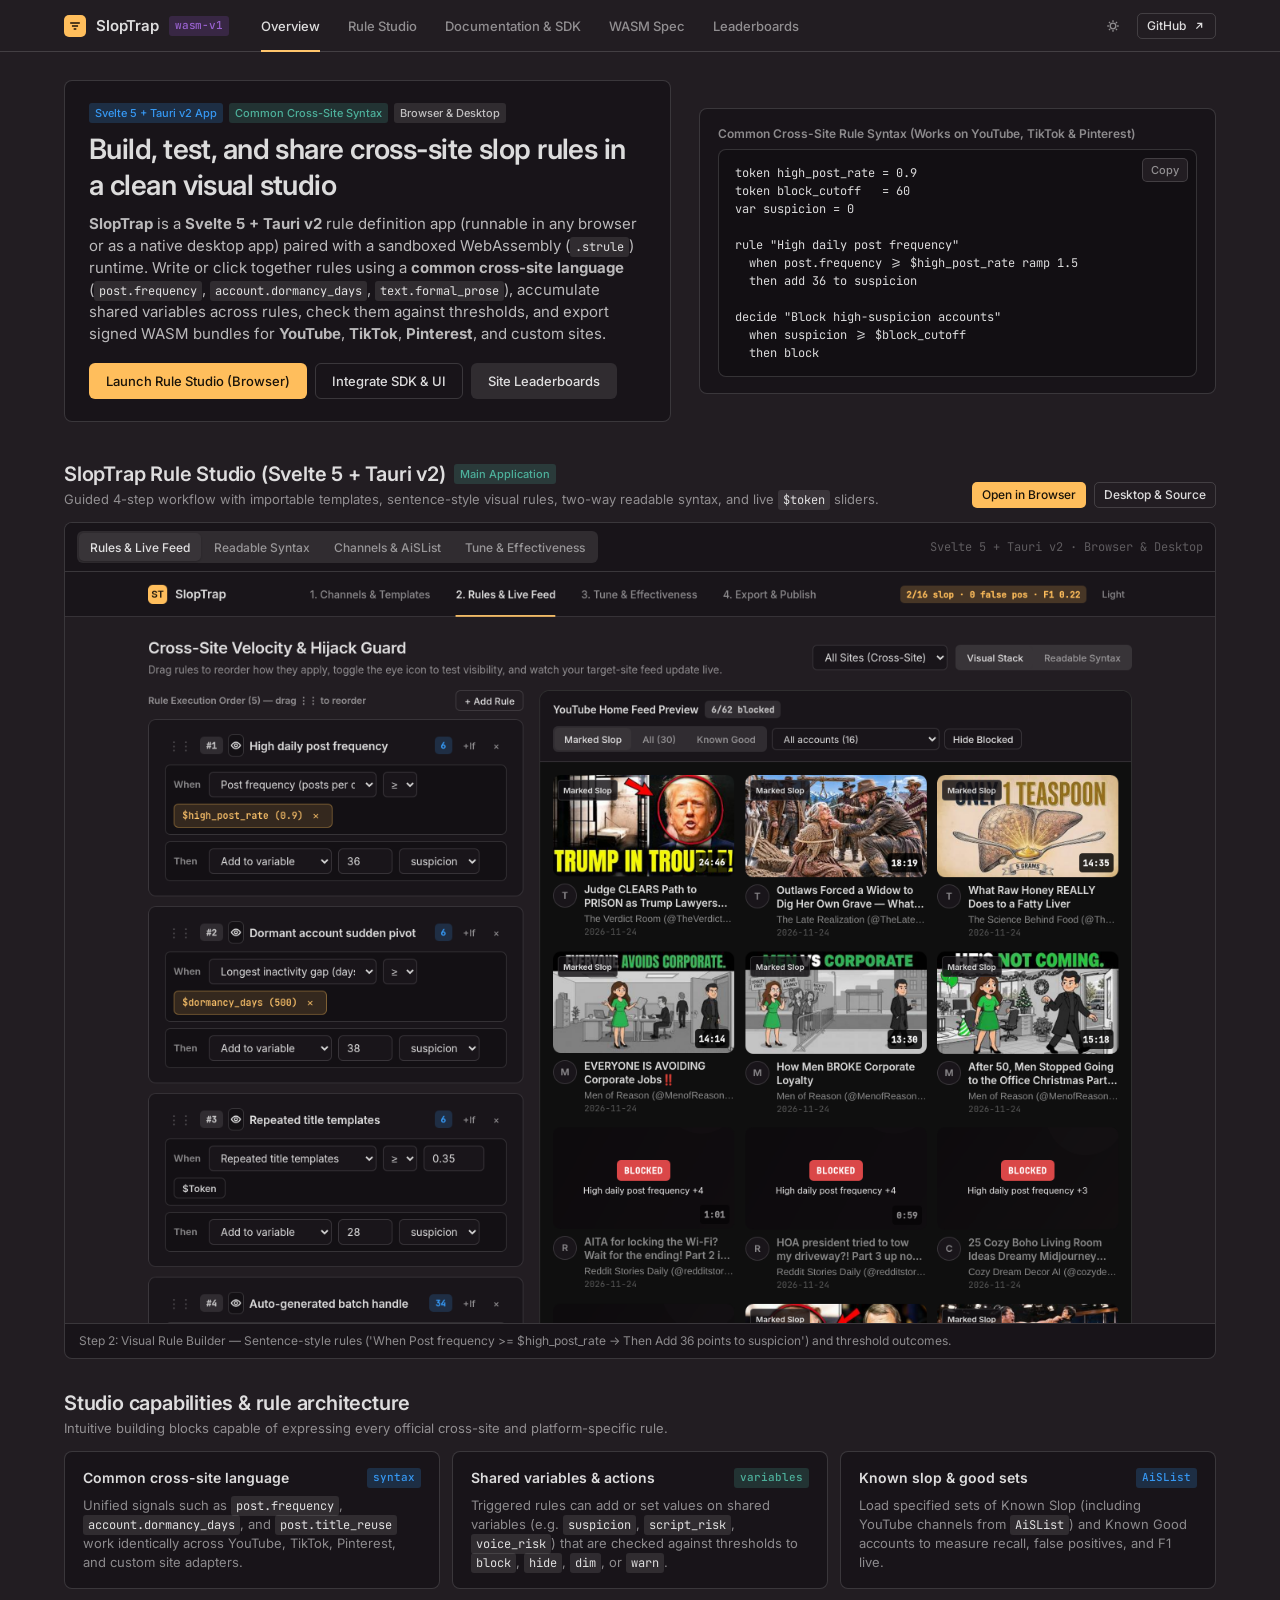
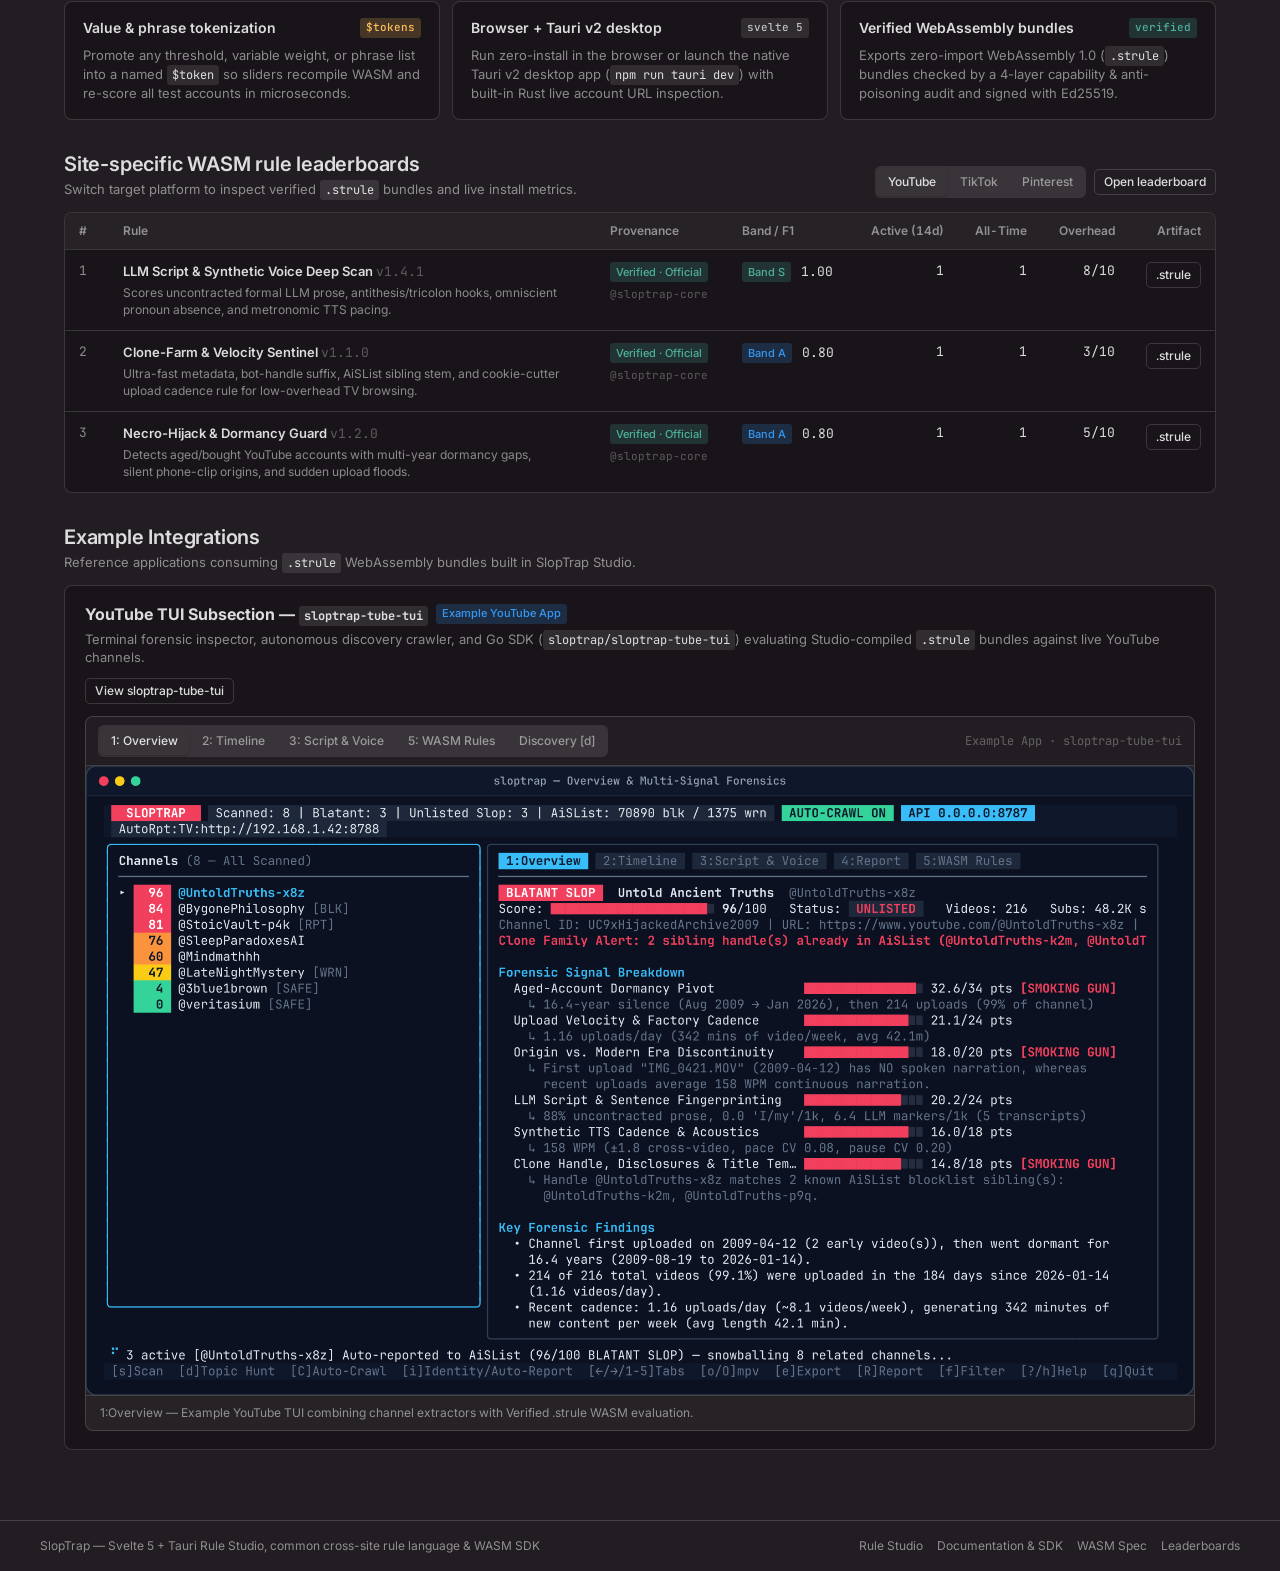
==== commit ccf11d33: "feat: public rule-matched account lists, leaderboard deep-links, pooled WASM SDK, and updated hosted" ====
--- a/index.html
+++ b/index.html
@@ -100,8 +100,8 @@
         <div class="g-segmented" role="tablist" aria-label="SlopTrap Studio Views">
           <button class="g-segmented__btn shot-tab active" type="button"
             data-src="./assets/screenshots/studio-rules.png"
-            data-caption="Step 2: Visual Rule Builder — Sentence-style rules ('When Post frequency >= $high_post_rate -> Then Add 36 points to suspicion') and threshold outcomes.">
-            Visual Rule Builder
+            data-caption="Step 2: Drag-and-Drop Rules &amp; Target-Site Feed — Reorder rules (⋮⋮), toggle eye visibility, and see which thumbnails, titles, channels &amp; dates get blocked live.">
+            Rules &amp; Live Feed
           </button>
           <button class="g-segmented__btn shot-tab" type="button"
             data-src="./assets/screenshots/studio-syntax.png"
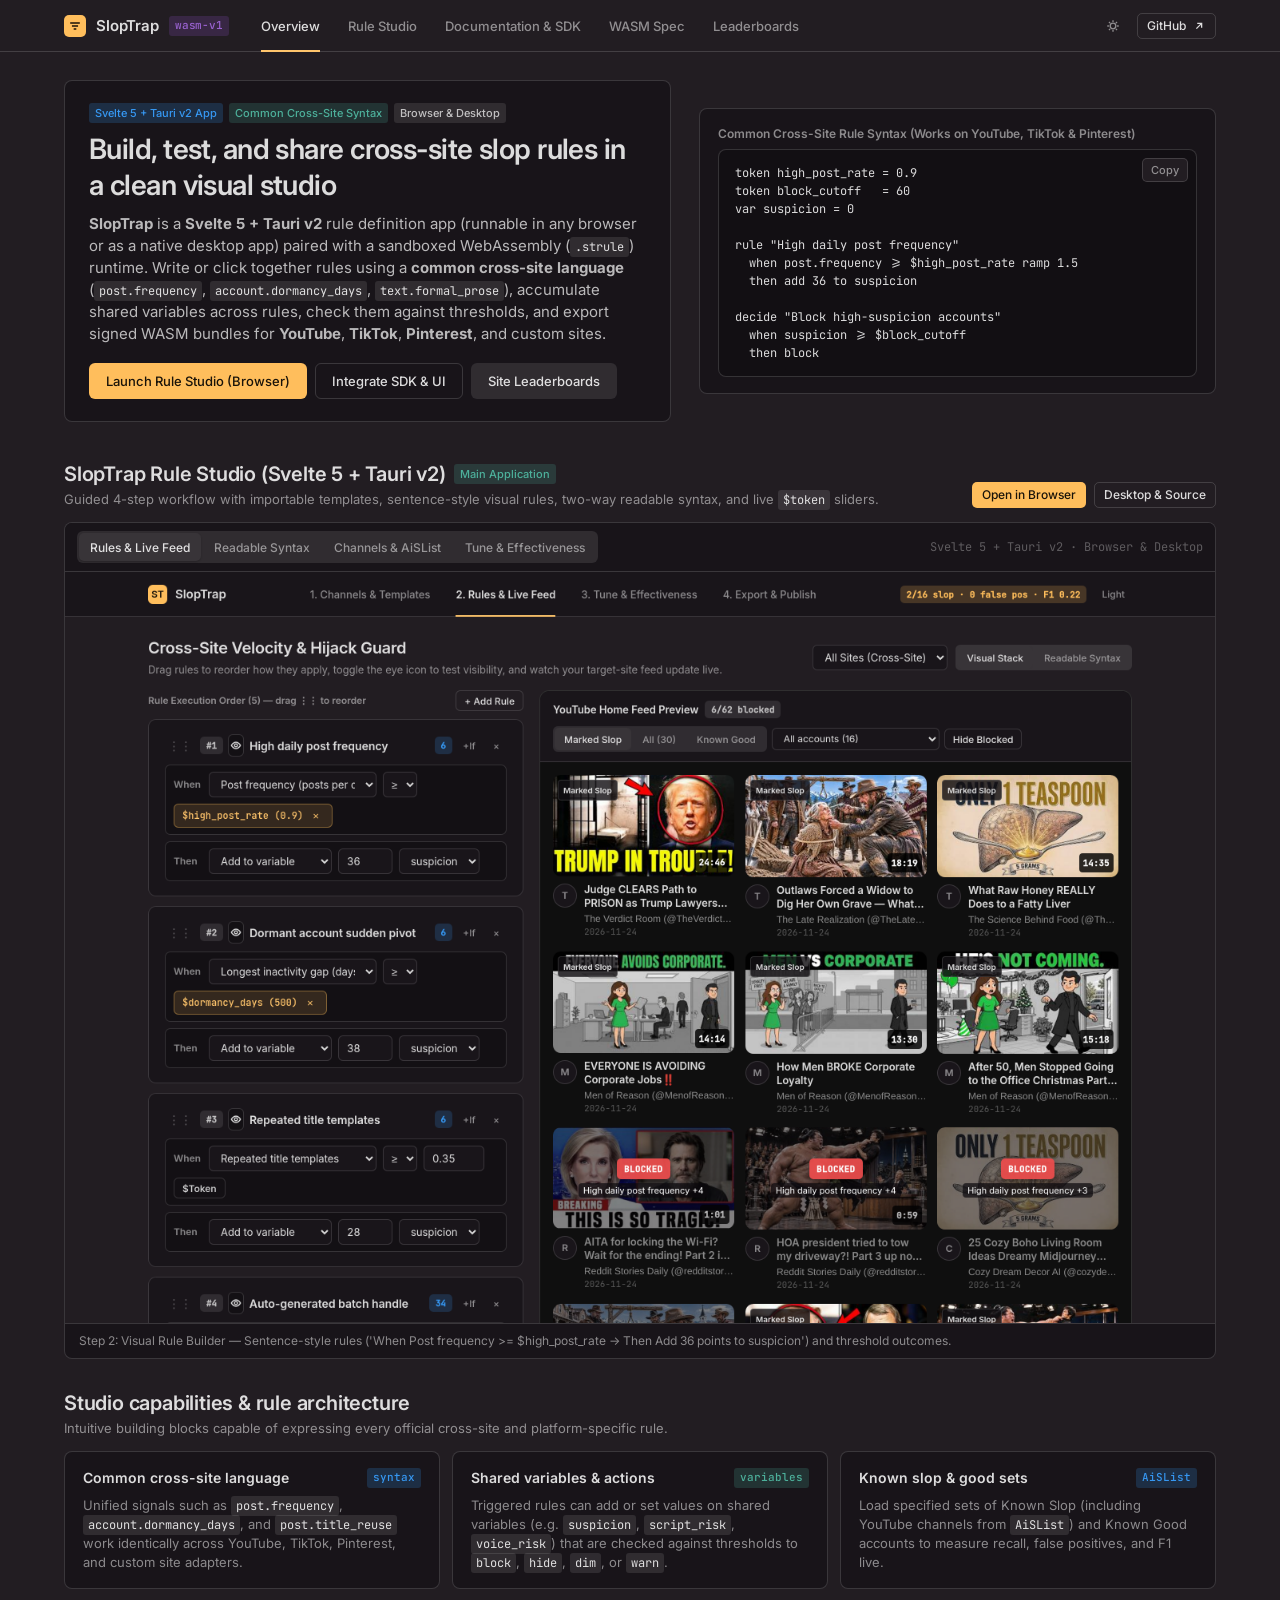
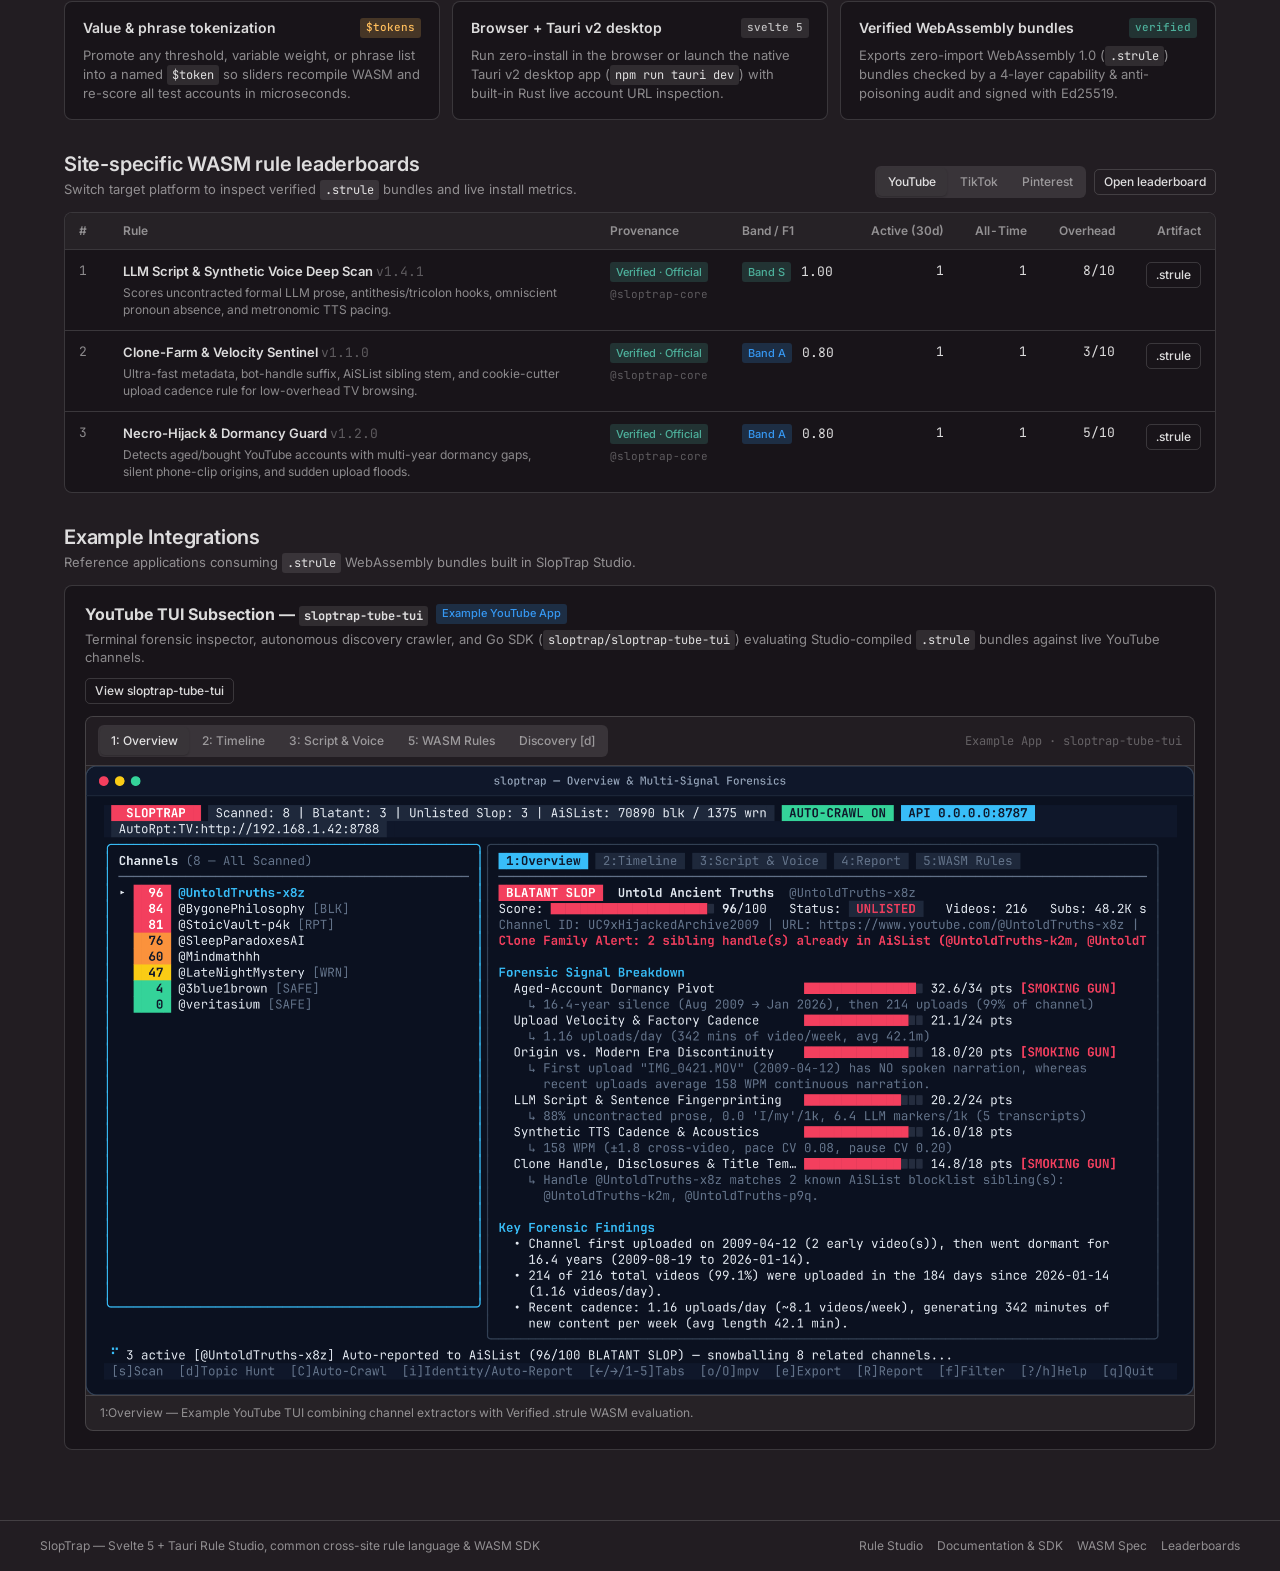
==== commit 052f82ea: "chore(worker): migrate rankings_endpoint & Studio to https://sloptrap-worker.fablestre.am" ====
--- a/index.html
+++ b/index.html
@@ -317,7 +317,7 @@
         const data = await fetch(`./leaderboard/${encodeURIComponent(site)}/leaderboard.json`).then(r => r.json());
         let winDays = Number(data.active_window_days || 30);
         if (!workerStats) {
-          const ep = (data.rankings_endpoint || 'https://sloptrap-rankings.assimilat.workers.dev').replace(/\/$/, '');
+          const ep = (data.rankings_endpoint || 'https://sloptrap-worker.fablestre.am').replace(/\/$/, '');
           workerStats = await fetch(`${ep}/api/v1/rules/stats`).then(r => r.ok ? r.json() : {}).catch(() => ({}));
         }
         if (Number(workerStats?.window_days) > 0) winDays = Number(workerStats.window_days);
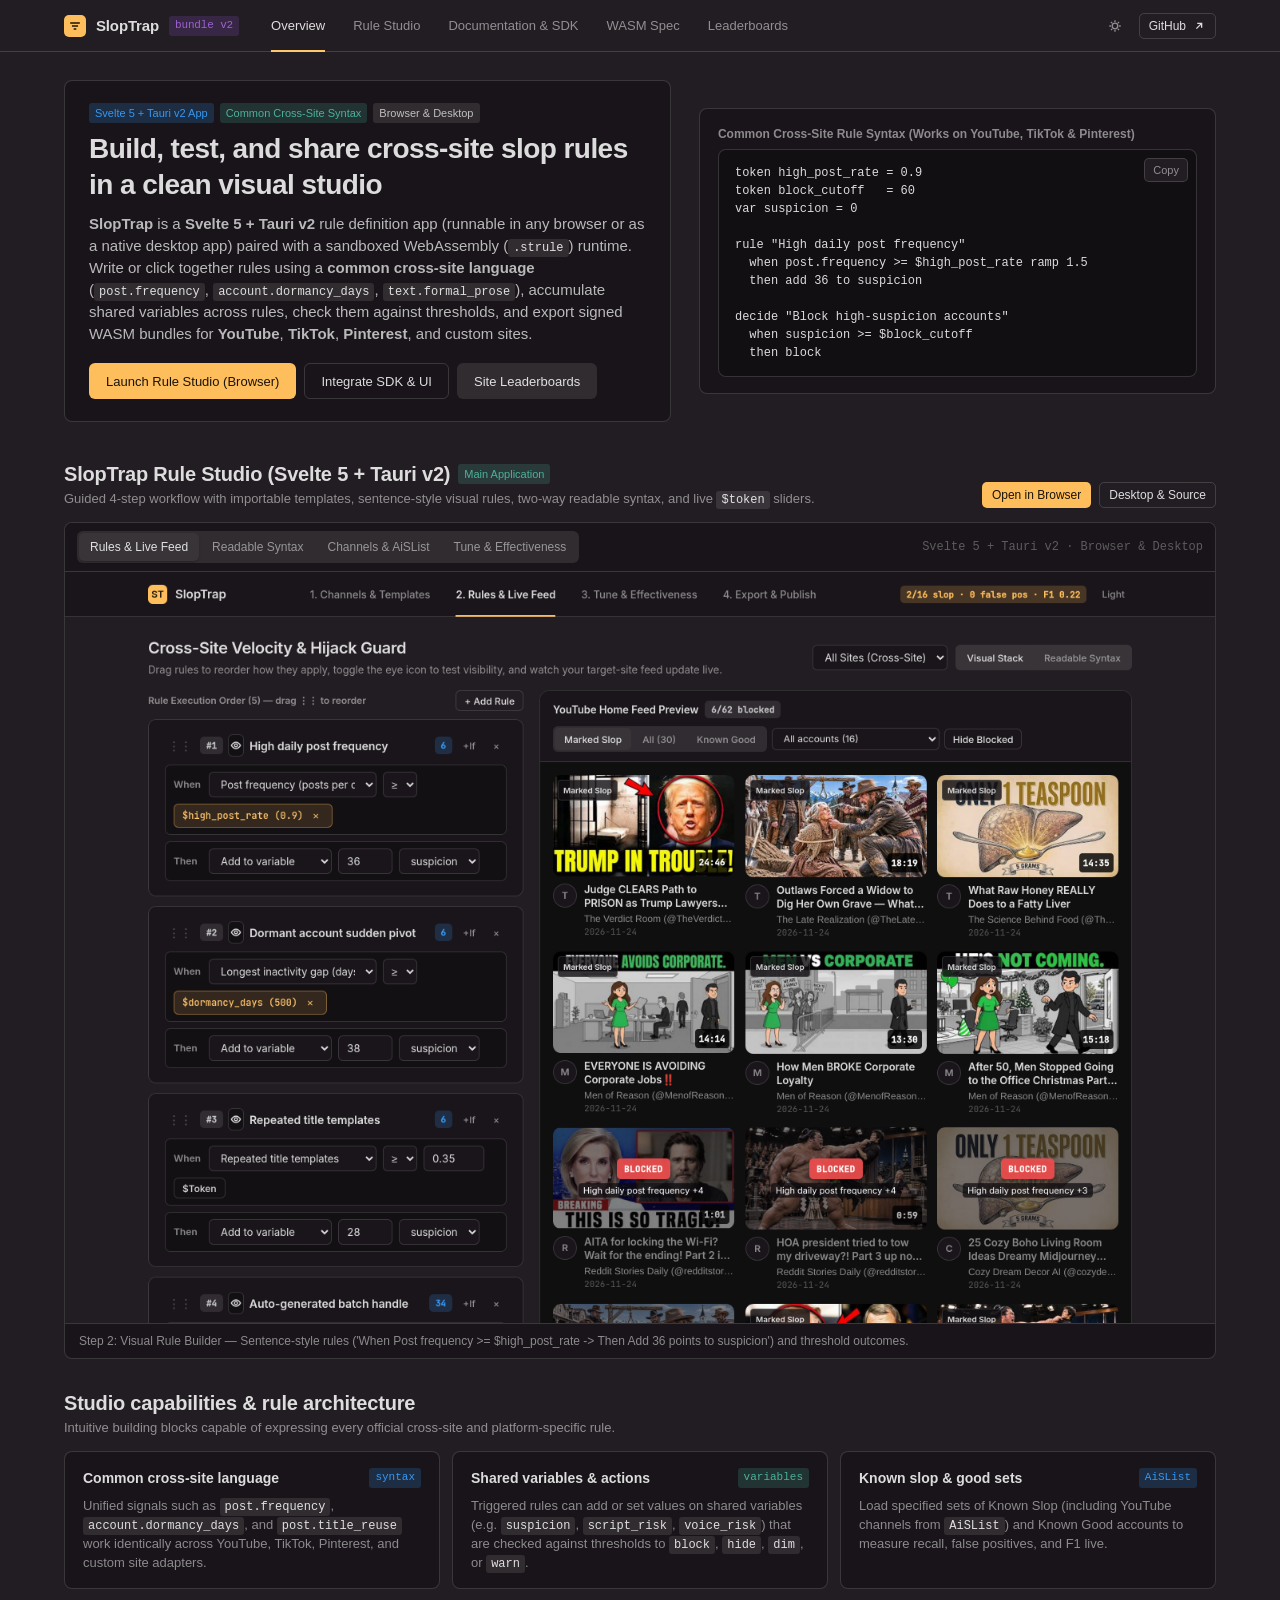
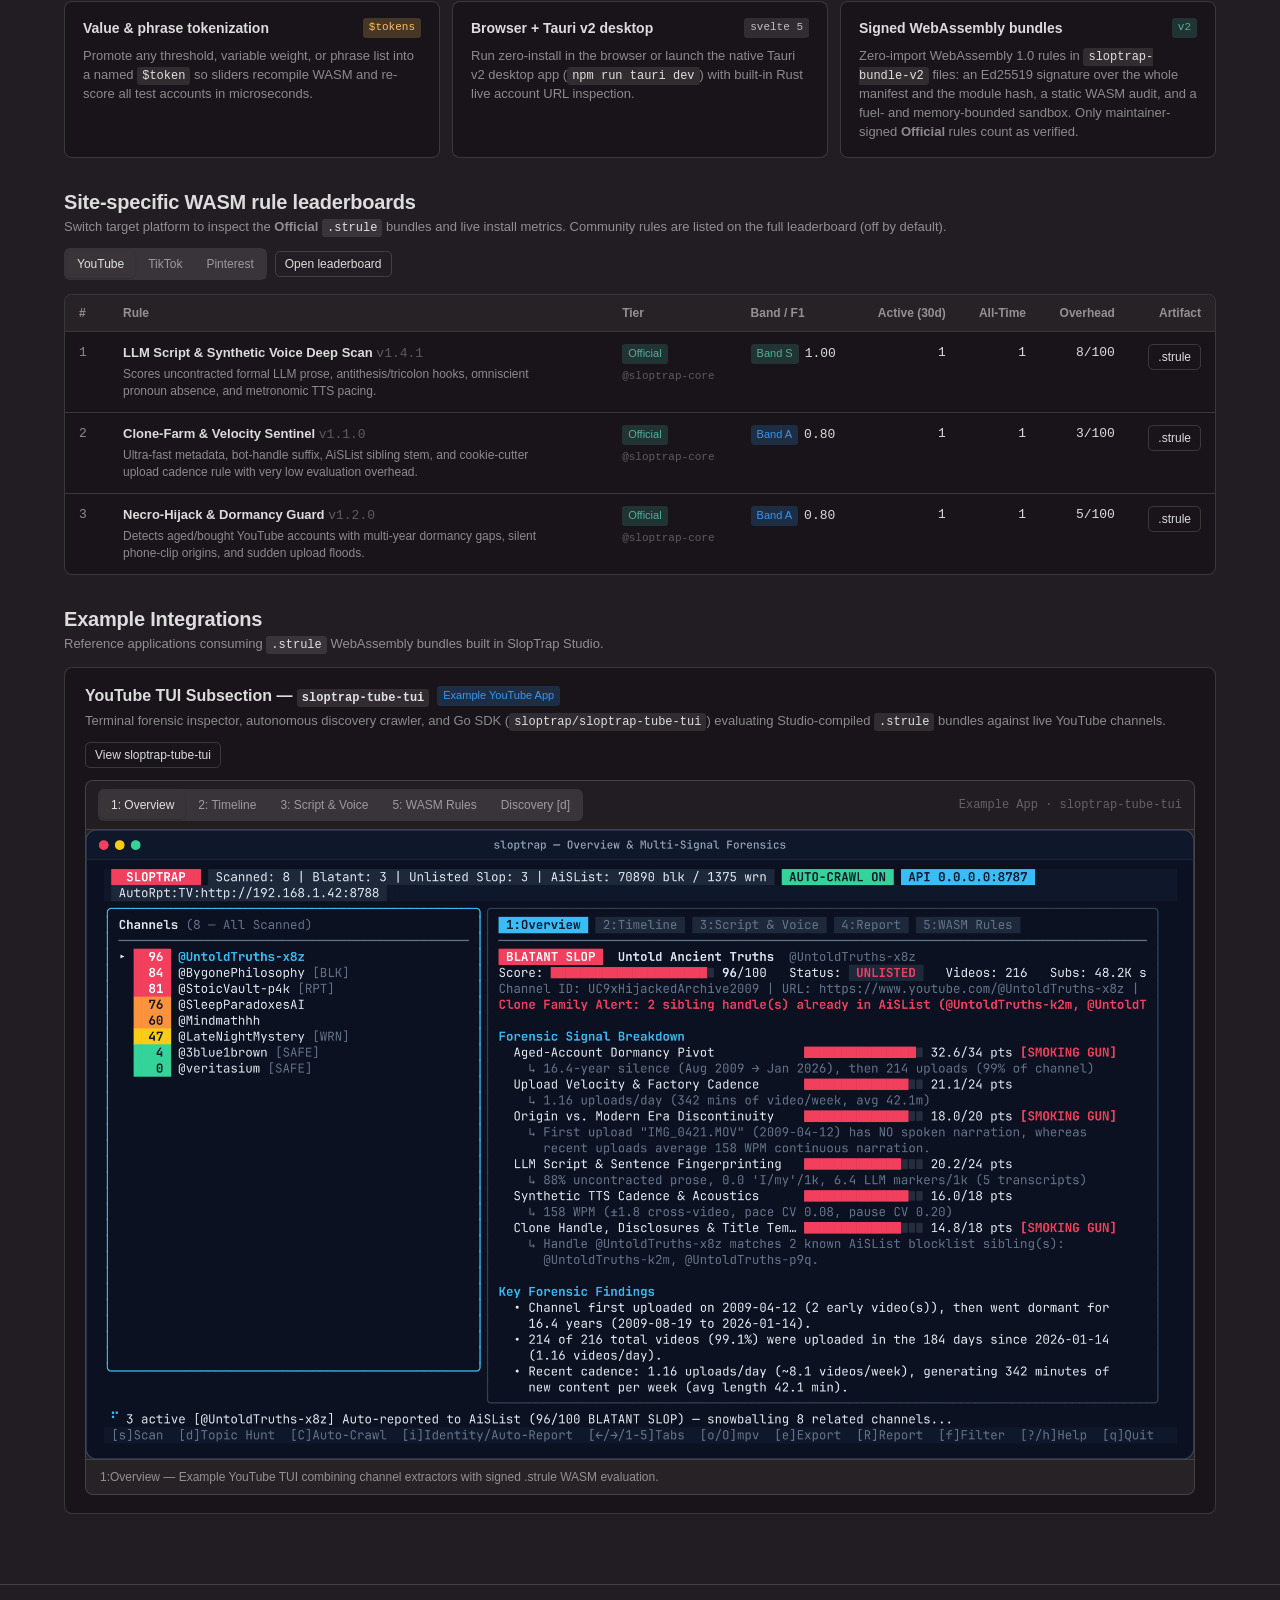
==== commit 812e2879: "security: safe leaderboard rendering, tier badges and strict CSP on site pages - Leaderboard and hom" ====
--- a/index.html
+++ b/index.html
@@ -3,16 +3,14 @@
 <head>
   <meta charset="utf-8" />
   <meta name="viewport" content="width=device-width, initial-scale=1" />
+  <meta http-equiv="Content-Security-Policy" content="default-src 'none'; script-src 'self'; style-src 'self' 'unsafe-inline' https://fonts.googleapis.com; font-src https://fonts.gstatic.com; img-src 'self' data:; connect-src 'self' https://sloptrap-worker.fablestre.am; base-uri 'none'; form-action 'none'; object-src 'none'" />
+  <meta name="referrer" content="strict-origin-when-cross-origin" />
   <title>SlopTrap — Svelte 5 + Tauri Rule Studio, Cross-Site Rule Language &amp; WASM SDK</title>
   <link rel="stylesheet" href="./assets/gravity-uikit.css" />
   <link rel="stylesheet" href="./assets/style.css" />
 </head>
 <body class="g-root g-root_theme_dark">
-  <script>
-    if (localStorage.getItem('st-gravity-theme') === 'light') {
-      document.body.className = 'g-root g-root_theme_light';
-    }
-  </script>
+  <script src="./assets/theme-init.js"></script>
 
   <header class="g-app-header">
     <div class="g-app-header__inner">
@@ -22,7 +20,7 @@
             <svg class="icon-14" viewBox="0 0 16 16" fill="none" stroke="currentColor" stroke-width="1.8"><path d="M2.5 4.5h11M4.5 8h7M6.5 11.5h3"/></svg>
           </span>
           <span>SlopTrap</span>
-          <span class="g-label g-label_theme_utility mono">wasm-v1</span>
+          <span class="g-label g-label_theme_utility mono">bundle v2</span>
         </a>
         <nav class="g-nav" aria-label="Primary">
           <a class="g-nav__item g-nav__item_active" href="./">Overview</a>
@@ -172,17 +170,17 @@
       </div>
       <div class="g-card">
         <div class="signal-head">
-          <h3>Verified WebAssembly bundles</h3>
-          <span class="g-label g-label_theme_positive mono">verified</span>
-        </div>
-        <p>Exports zero-import WebAssembly 1.0 (<code>.strule</code>) bundles checked by a 4-layer capability &amp; anti-poisoning audit and signed with Ed25519.</p>
+          <h3>Signed WebAssembly bundles</h3>
+          <span class="g-label g-label_theme_positive mono">v2</span>
+        </div>
+        <p>Zero-import WebAssembly 1.0 rules in <code>sloptrap-bundle-v2</code> files: an Ed25519 signature over the whole manifest and the module hash, a static WASM audit, and a fuel- and memory-bounded sandbox. Only maintainer-signed <strong>Official</strong> rules count as verified.</p>
       </div>
     </div>
 
     <div class="section-bar">
       <div>
         <h2 class="section-title">Site-specific WASM rule leaderboards</h2>
-        <p class="section-sub">Switch target platform to inspect verified <code>.strule</code> bundles and live install metrics.</p>
+        <p class="section-sub">Switch target platform to inspect the <strong>Official</strong> <code>.strule</code> bundles and live install metrics. Community rules are listed on the full leaderboard (off by default).</p>
       </div>
       <div style="display:flex;gap:8px;align-items:center;flex-wrap:wrap;">
         <div class="g-segmented" id="home-site-tabs" role="tablist" aria-label="Target site">
@@ -200,7 +198,7 @@
           <tr>
             <th style="width:44px;">#</th>
             <th>Rule</th>
-            <th>Provenance</th>
+            <th>Tier</th>
             <th>Band / F1</th>
             <th class="num" id="home-active-col">Active (30d)</th>
             <th class="num">All-Time</th>
@@ -243,7 +241,7 @@
             <div class="g-segmented" role="tablist" aria-label="Example YouTube TUI Views">
               <button class="g-segmented__btn shot-tab active" type="button"
                 data-src="./assets/screenshots/tui-overview.png"
-                data-caption="1:Overview — Example YouTube TUI combining channel extractors with Verified .strule WASM evaluation.">
+                data-caption="1:Overview — Example YouTube TUI combining channel extractors with signed .strule WASM evaluation.">
                 1: Overview
               </button>
               <button class="g-segmented__btn shot-tab" type="button"
@@ -271,7 +269,7 @@
           </div>
           <img id="tui-showcase-img" src="./assets/screenshots/tui-overview.png" alt="Example App: sloptrap-tube-tui Overview" />
           <div id="tui-showcase-caption" class="preview-panel__caption">
-            1:Overview — Example YouTube TUI combining channel extractors with Verified .strule WASM evaluation.
+            1:Overview — Example YouTube TUI combining channel extractors with signed .strule WASM evaluation.
           </div>
         </div>
       </div>
@@ -291,82 +289,7 @@
   </footer>
 
   <script src="./assets/site.js"></script>
-  <script>
-    let workerStats = null;
-
-    function esc(s) {
-      return String(s ?? '').replace(/[&<>"']/g, c => ({'&':'&amp;','<':'&lt;','>':'&gt;','"':'&quot;',"'":'&#39;'}[c]));
-    }
-    function bandTheme(b) {
-      if (b === 'S') return 'positive';
-      if (b === 'A') return 'info';
-      if (b === 'B') return 'warning';
-      return 'normal';
-    }
-    function provBadge(e) {
-      if (e.verified) {
-        const label = e.verification_tier === 'official' ? 'Verified · Official' : 'Verified · Source';
-        return `<span class="g-label g-label_theme_positive">${label}</span>`;
-      }
-      return `<span class="g-label g-label_theme_normal">Community</span>`;
-    }
-
-    async function loadHomeSite(site) {
-      document.getElementById('home-full-lb-link').href = `./leaderboard/?site=${encodeURIComponent(site)}`;
-      try {
-        const data = await fetch(`./leaderboard/${encodeURIComponent(site)}/leaderboard.json`).then(r => r.json());
-        let winDays = Number(data.active_window_days || 30);
-        if (!workerStats) {
-          const ep = (data.rankings_endpoint || 'https://sloptrap-worker.fablestre.am').replace(/\/$/, '');
-          workerStats = await fetch(`${ep}/api/v1/rules/stats`).then(r => r.ok ? r.json() : {}).catch(() => ({}));
-        }
-        if (Number(workerStats?.window_days) > 0) winDays = Number(workerStats.window_days);
-        const col = document.getElementById('home-active-col');
-        if (col) col.textContent = `Active (${winDays}d)`;
-
-        const rows = (data.entries || []).slice(0, 5).map(e => {
-          const act = workerStats?.active_installs?.[e.rule_id] !== undefined
-            ? Number(workerStats.active_installs[e.rule_id])
-            : Number(e.active_installs || 0);
-          const rawAll = workerStats?.all_time_installs?.[e.rule_id] !== undefined
-            ? Number(workerStats.all_time_installs[e.rule_id])
-            : Number(e.all_time_installs || 0);
-          const allTime = Math.max(rawAll, act);
-          const dlHref = (e.bundle_url || '').startsWith('http') ? e.bundle_url : ('./' + e.bundle_url);
-          return `
-            <tr>
-              <td class="mono" style="color:var(--g-color-text-secondary);">${e.rank}</td>
-              <td>
-                <div class="rule-name">${esc(e.name)} <span class="mono" style="color:var(--g-color-text-hint);font-weight:400;">v${esc(e.version)}</span></div>
-                <div class="rule-desc">${esc(e.description)}</div>
-              </td>
-              <td>${provBadge(e)} <div class="mono" style="font-size:11px;color:var(--g-color-text-hint);margin-top:3px;">${esc(e.author)}</div></td>
-              <td>
-                <span class="g-label g-label_theme_${bandTheme(e.band)}">Band ${esc(e.band)}</span>
-                <span class="mono" style="margin-left:6px;">${Number(e.coarse_f1).toFixed(2)}</span>
-              </td>
-              <td class="num mono">${act}</td>
-              <td class="num mono">${allTime}</td>
-              <td class="num mono">${e.overhead}/10</td>
-              <td class="num"><a class="g-btn g-btn_view_outlined g-btn_size_s mono" href="${esc(dlHref)}">.strule</a></td>
-            </tr>
-          `;
-        }).join('');
-        document.getElementById('home-lb-rows').innerHTML = rows || '<tr><td colspan="8">No rules registered for this site.</td></tr>';
-      } catch (_) {
-        document.getElementById('home-lb-rows').innerHTML = '<tr><td colspan="8" style="color:var(--g-color-text-danger);">Failed to load site leaderboard</td></tr>';
-      }
-    }
-
-    document.querySelectorAll('#home-site-tabs button').forEach(btn => {
-      btn.addEventListener('click', () => {
-        document.querySelectorAll('#home-site-tabs button').forEach(b => b.classList.remove('active'));
-        btn.classList.add('active');
-        loadHomeSite(btn.dataset.site);
-      });
-    });
-
-    loadHomeSite('youtube');
-  </script>
+  <script src="./assets/registry-ui.js"></script>
+  <script src="./assets/home.js"></script>
 </body>
 </html>
--- a/assets/style.css
+++ b/assets/style.css
@@ -850,3 +850,7 @@
     height: 32px;
   }
 }
+
+[hidden] {
+  display: none !important;
+}
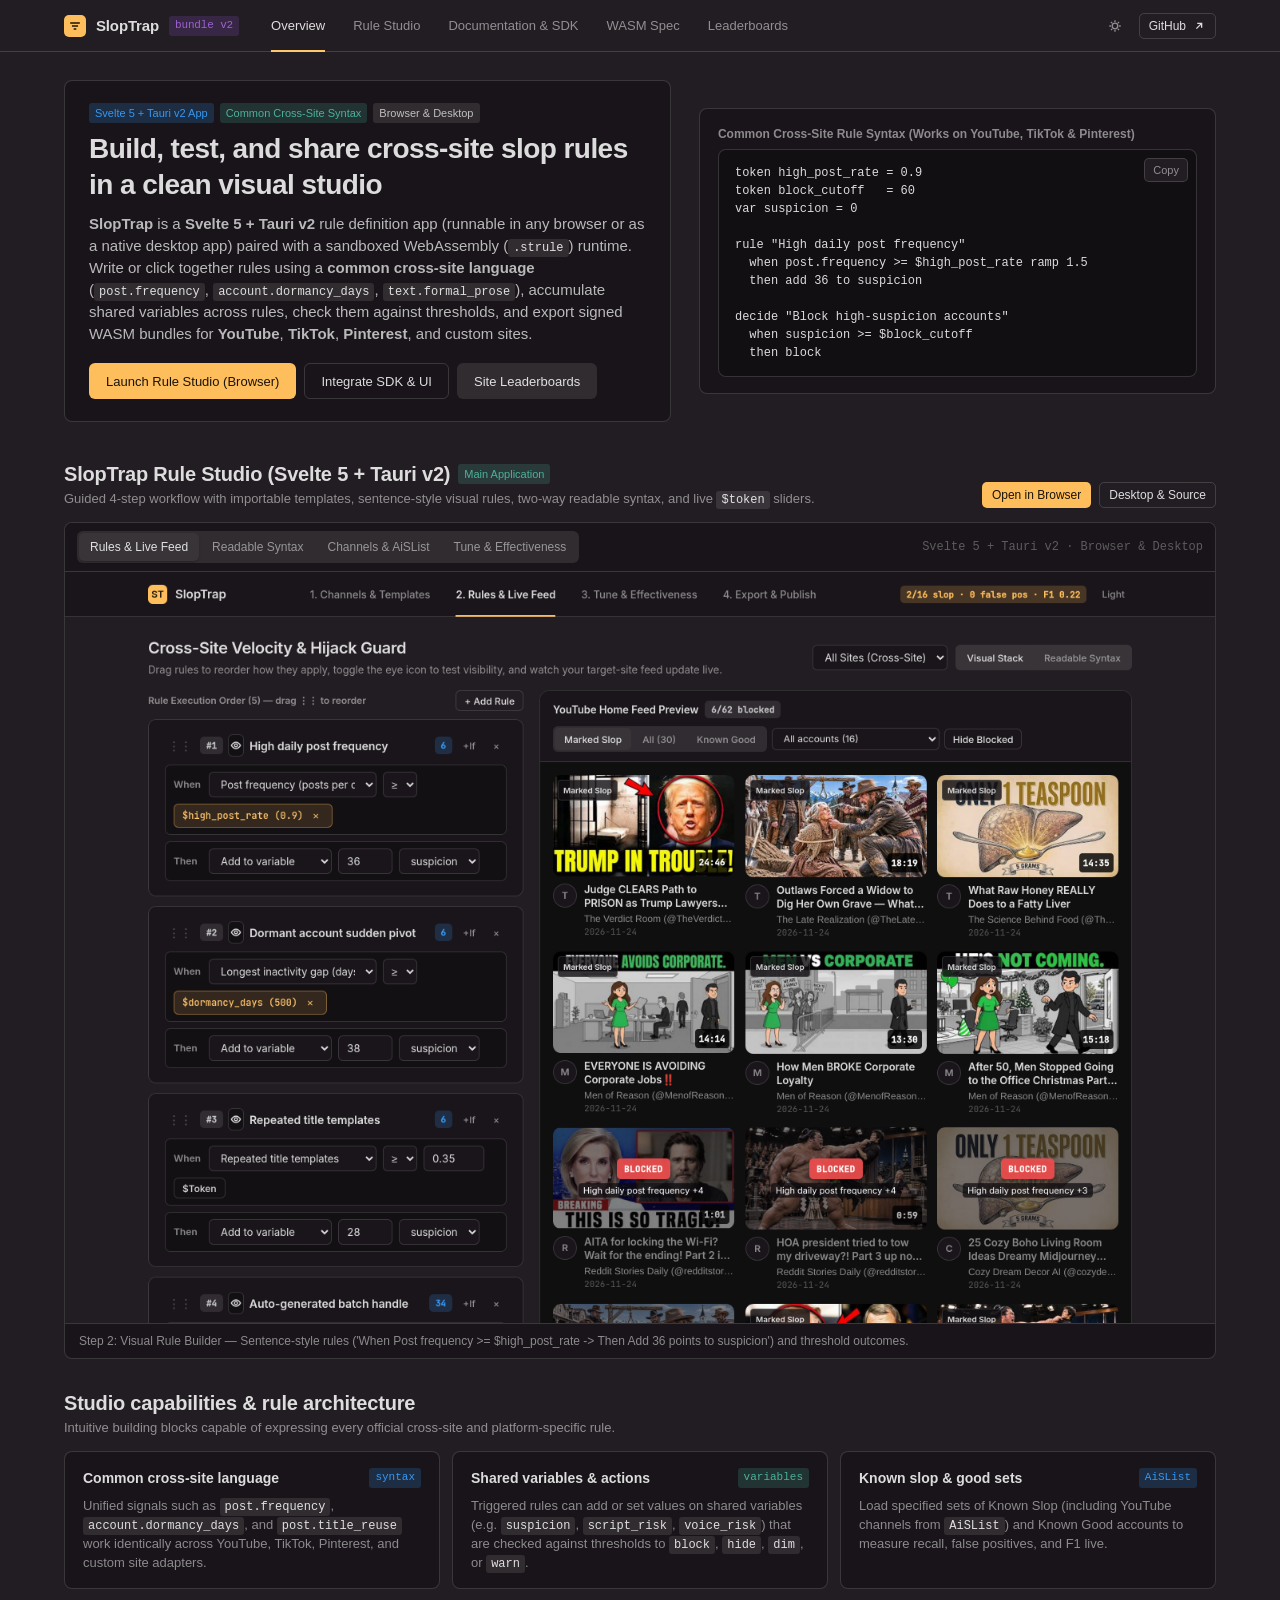
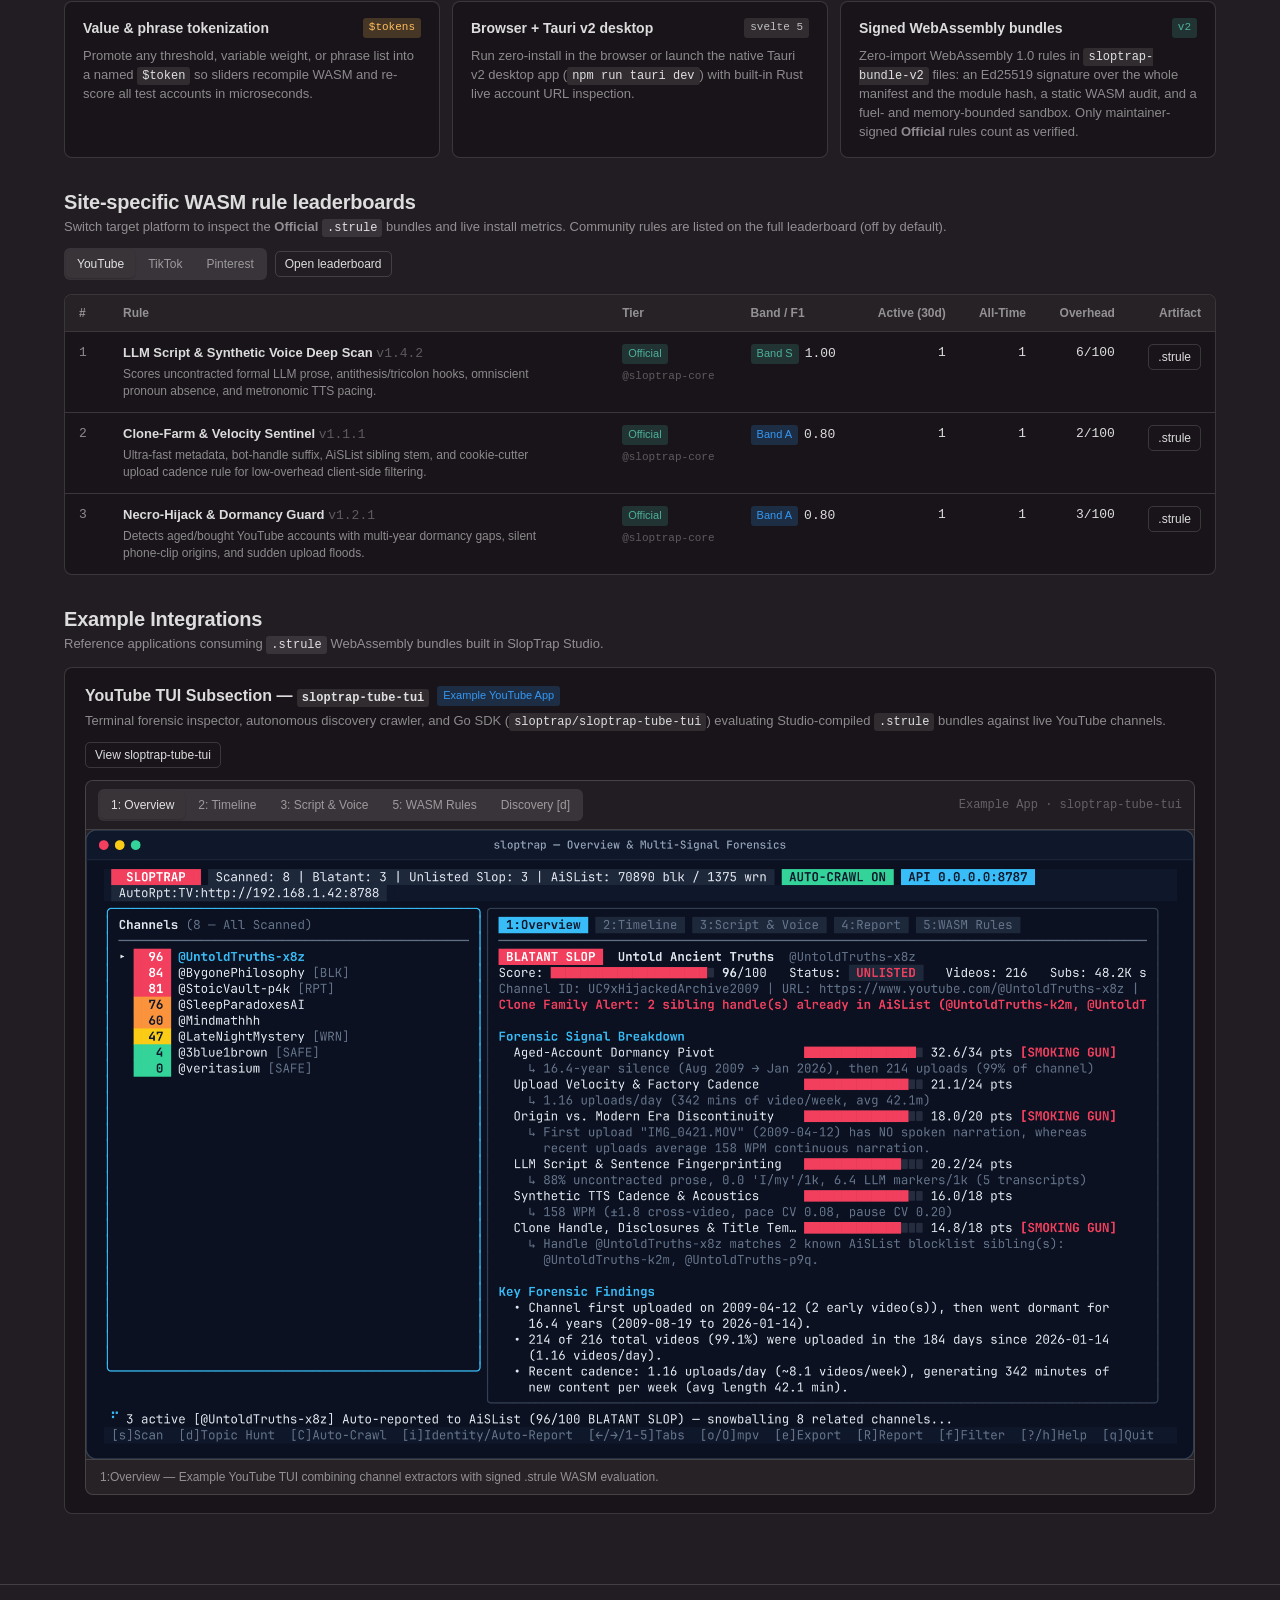
==== commit ac4cf8cd: "feat(site): publish /privacy/ policy & support page and vector favicon" ====
--- a/index.html
+++ b/index.html
@@ -6,6 +6,7 @@
   <meta http-equiv="Content-Security-Policy" content="default-src 'none'; script-src 'self'; style-src 'self' 'unsafe-inline' https://fonts.googleapis.com; font-src https://fonts.gstatic.com; img-src 'self' data:; connect-src 'self' https://sloptrap-worker.fablestre.am; base-uri 'none'; form-action 'none'; object-src 'none'" />
   <meta name="referrer" content="strict-origin-when-cross-origin" />
   <title>SlopTrap — Svelte 5 + Tauri Rule Studio, Cross-Site Rule Language &amp; WASM SDK</title>
+  <link rel="icon" type="image/svg+xml" href="./assets/icon.svg" />
   <link rel="stylesheet" href="./assets/gravity-uikit.css" />
   <link rel="stylesheet" href="./assets/style.css" />
 </head>
@@ -284,6 +285,7 @@
         <a href="./docs/">Documentation &amp; SDK</a>
         <a href="./rules/">WASM Spec</a>
         <a href="./leaderboard/">Leaderboards</a>
+        <a href="./privacy/">Privacy &amp; Support</a>
       </div>
     </div>
   </footer>
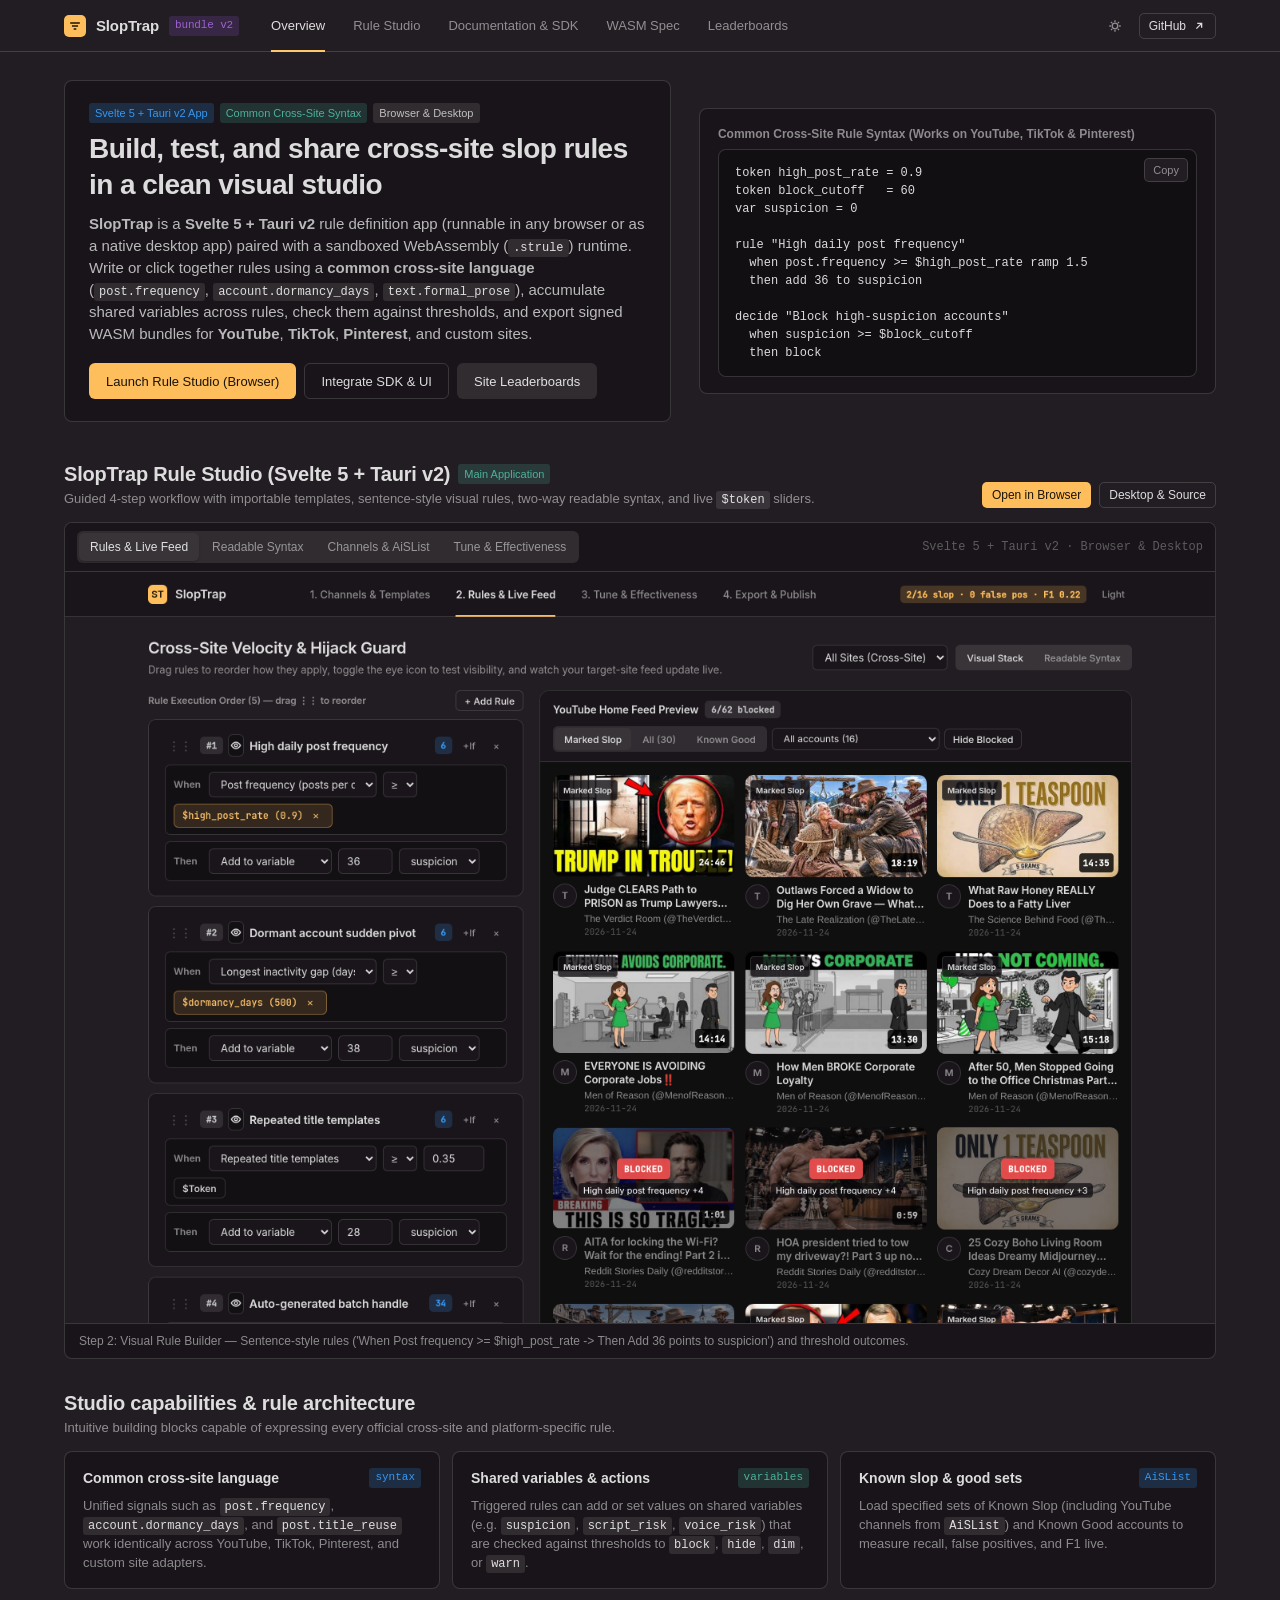
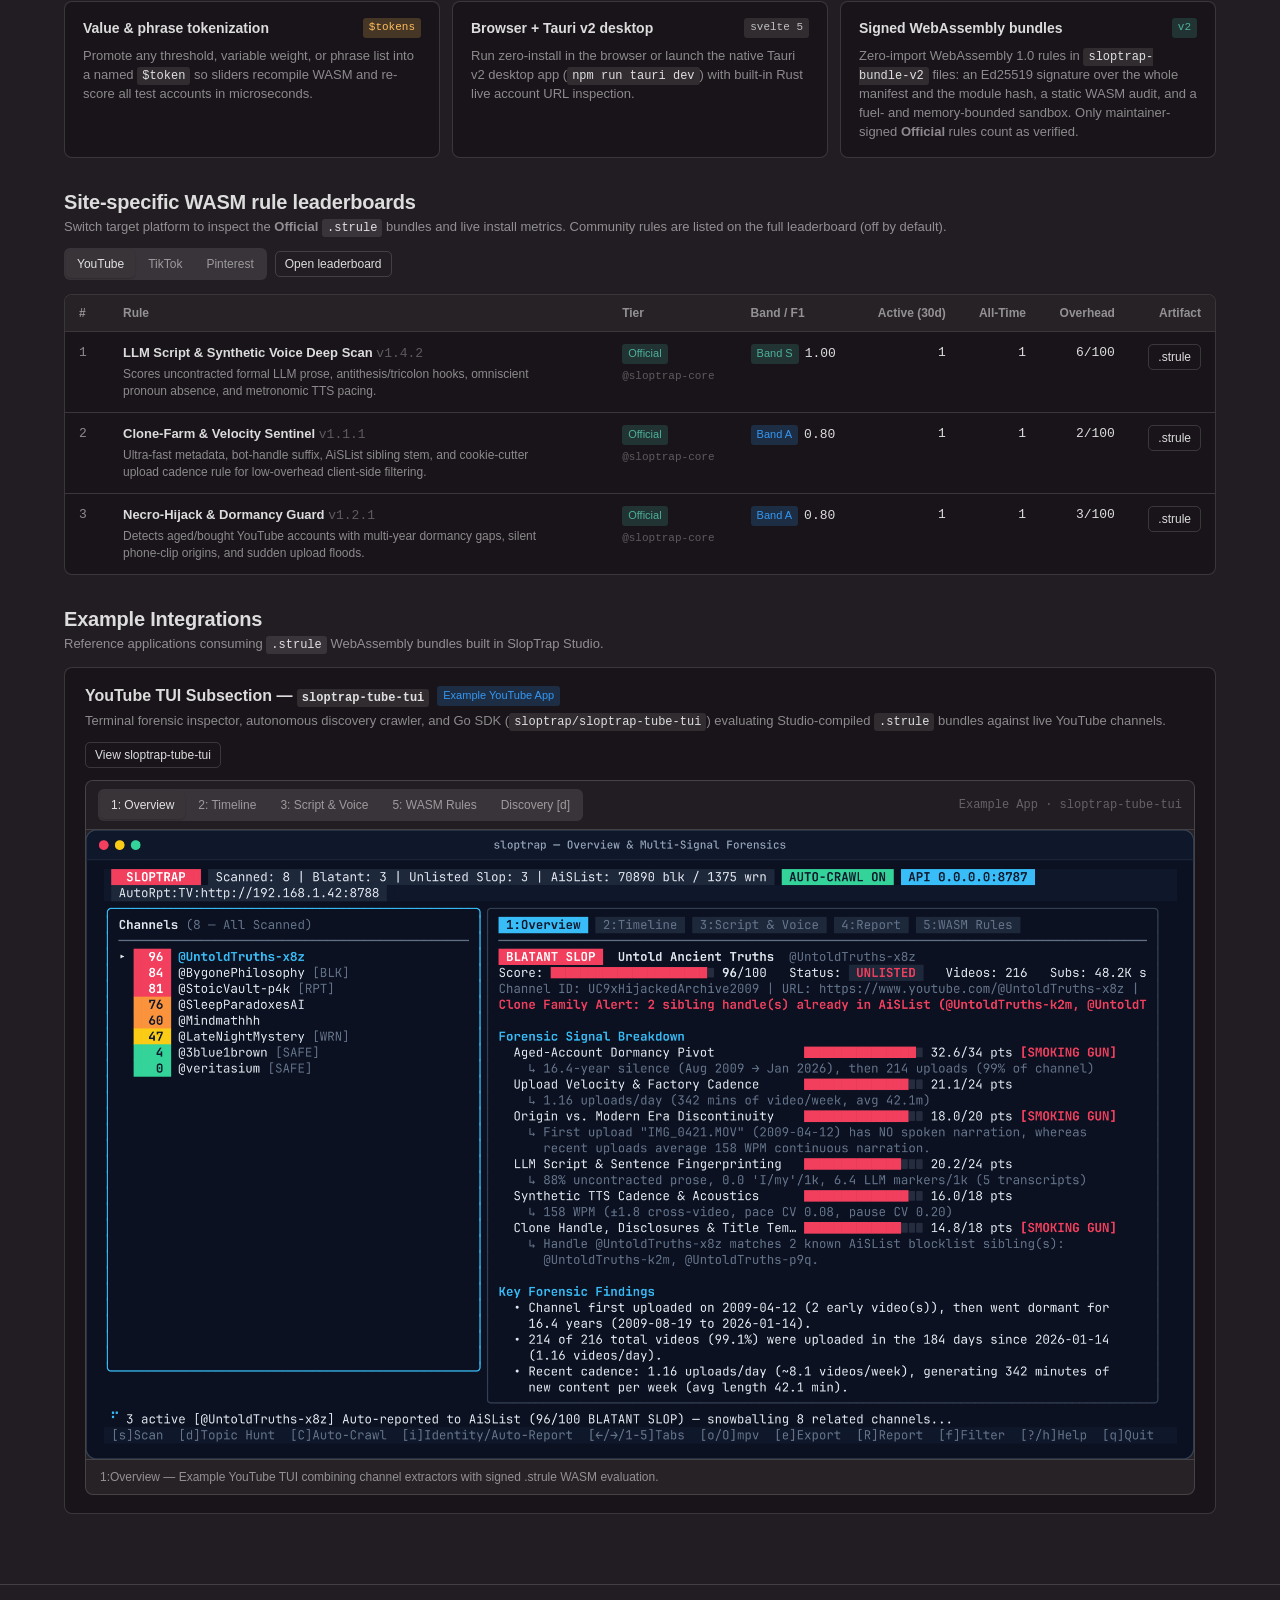
==== commit b1b97305: "feat(site): publish /terms/ Terms of Service page" ====
--- a/index.html
+++ b/index.html
@@ -286,6 +286,7 @@
         <a href="./rules/">WASM Spec</a>
         <a href="./leaderboard/">Leaderboards</a>
         <a href="./privacy/">Privacy &amp; Support</a>
+        <a href="./terms/">Terms</a>
       </div>
     </div>
   </footer>
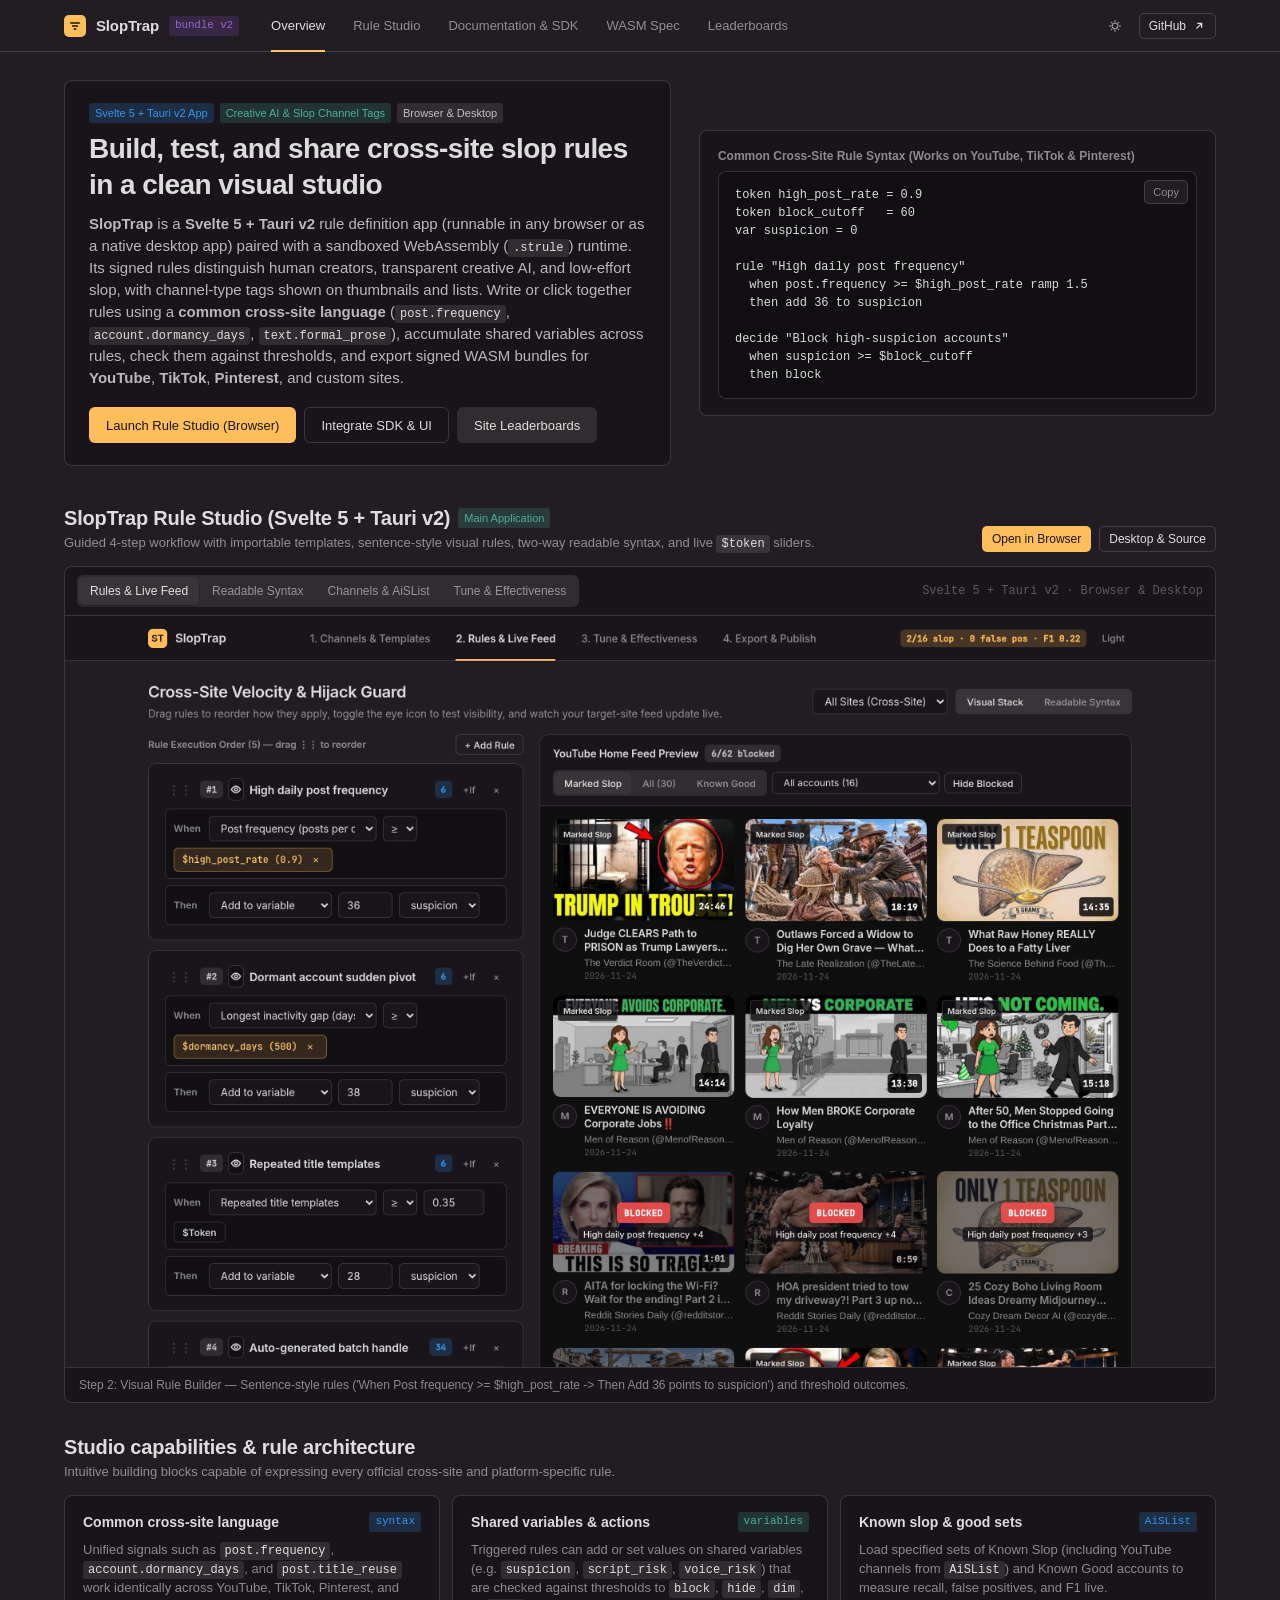
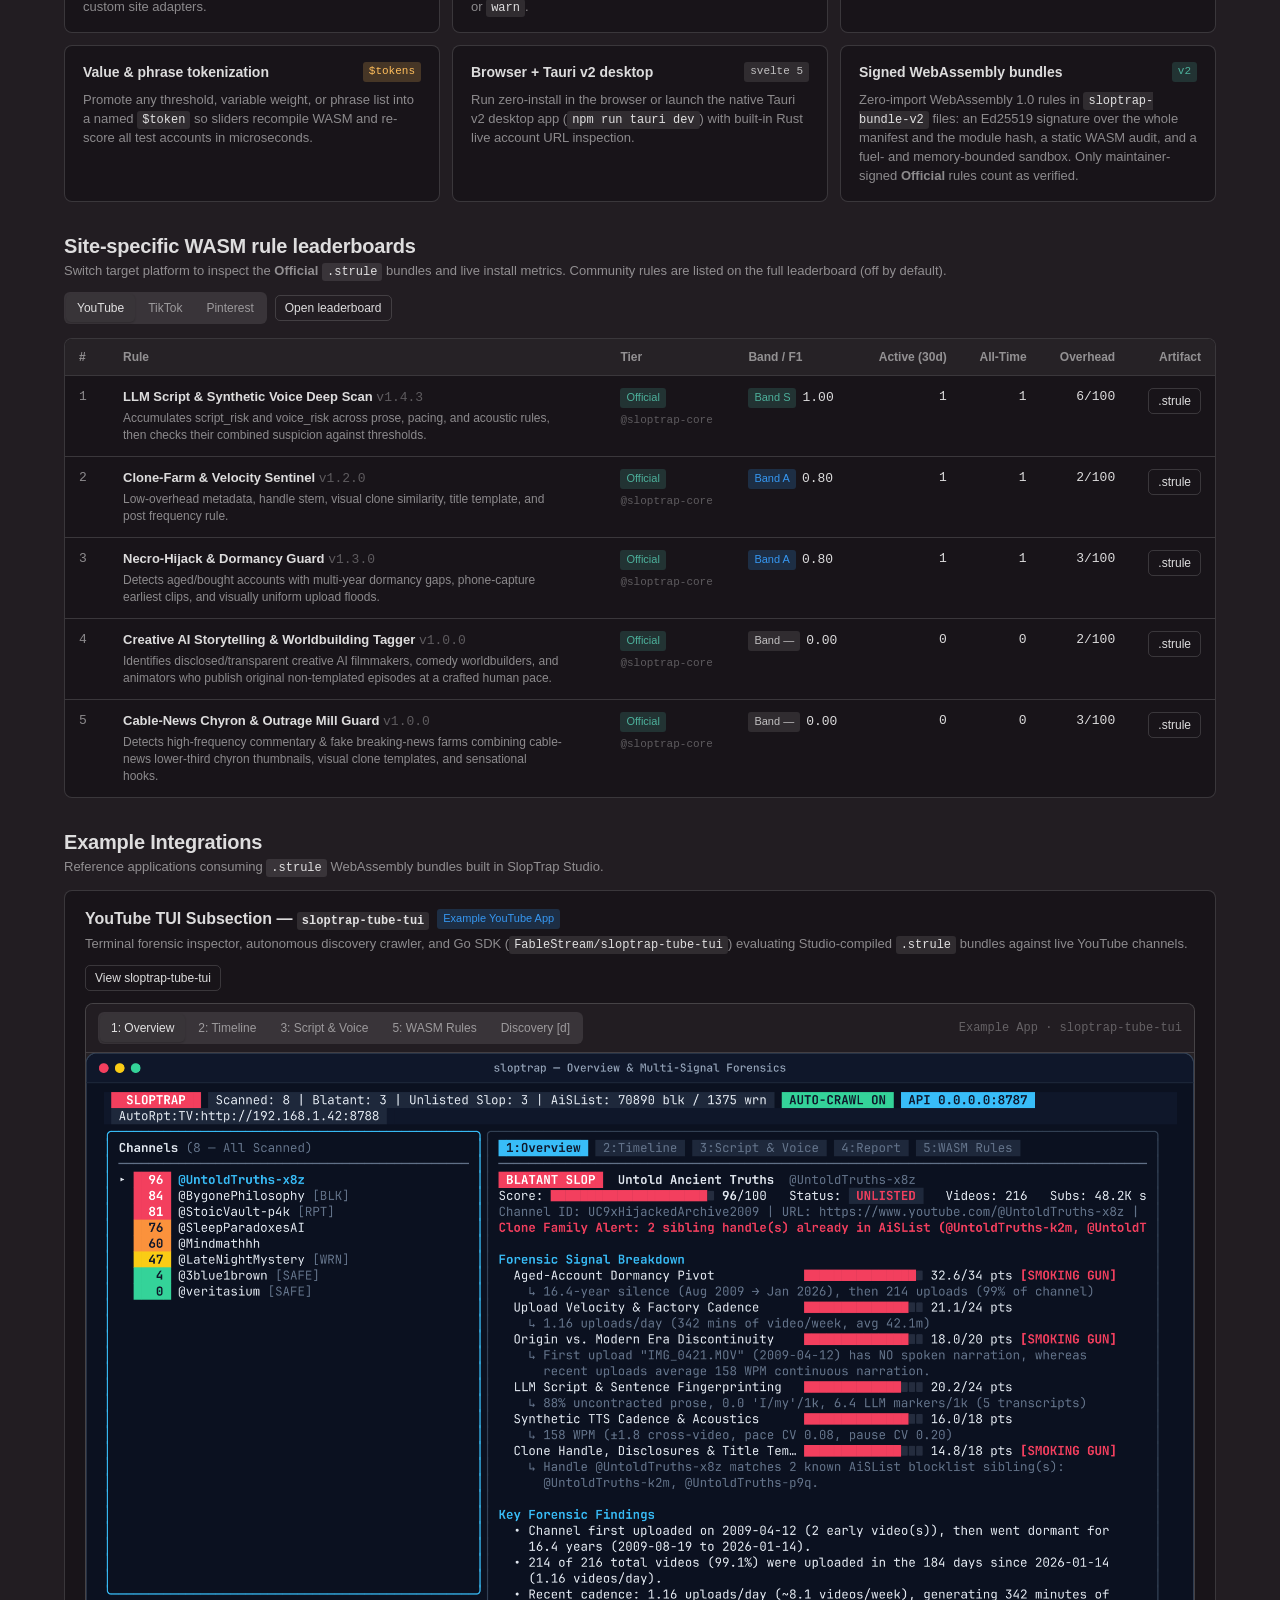
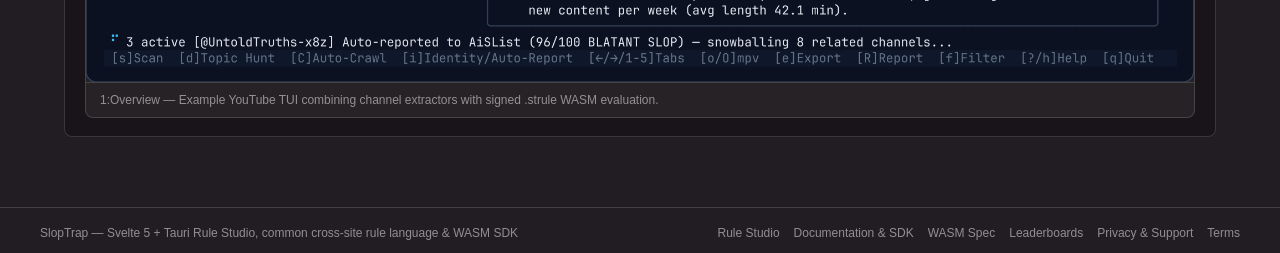
==== commit 0f391bf9: "Publish tagged official rules and creative AI site updates" ====
--- a/index.html
+++ b/index.html
@@ -33,7 +33,7 @@
       </div>
       <div class="g-header-actions">
         <button id="theme-toggle" class="g-btn g-btn_view_flat g-btn_icon" type="button" aria-label="Toggle theme"></button>
-        <a class="g-btn g-btn_view_outlined g-btn_size_s" href="https://github.com/sloptrap/sloptrap" target="_blank" rel="noopener">
+        <a class="g-btn g-btn_view_outlined g-btn_size_s" href="https://github.com/FableStream/sloptrap" target="_blank" rel="noopener">
           GitHub
           <svg class="icon-14" viewBox="0 0 16 16" fill="none" stroke="currentColor" stroke-width="1.5"><path d="M5 11L11 5M6 5h5v5"/></svg>
         </a>
@@ -46,12 +46,12 @@
       <div class="text-card" style="padding:22px 24px;">
         <div style="display:flex;gap:6px;flex-wrap:wrap;">
           <span class="g-label g-label_theme_info">Svelte 5 + Tauri v2 App</span>
-          <span class="g-label g-label_theme_positive">Common Cross-Site Syntax</span>
+          <span class="g-label g-label_theme_positive">Creative AI &amp; Slop Channel Tags</span>
           <span class="g-label g-label_theme_normal">Browser &amp; Desktop</span>
         </div>
         <h1>Build, test, and share cross-site slop rules in a clean visual studio</h1>
         <p class="overview-lead">
-          <strong>SlopTrap</strong> is a <strong>Svelte 5 + Tauri v2</strong> rule definition app (runnable in any browser or as a native desktop app) paired with a sandboxed WebAssembly (<code>.strule</code>) runtime. Write or click together rules using a <strong>common cross-site language</strong> (<code>post.frequency</code>, <code>account.dormancy_days</code>, <code>text.formal_prose</code>), accumulate shared variables across rules, check them against thresholds, and export signed WASM bundles for <strong>YouTube</strong>, <strong>TikTok</strong>, <strong>Pinterest</strong>, and custom sites.
+          <strong>SlopTrap</strong> is a <strong>Svelte 5 + Tauri v2</strong> rule definition app (runnable in any browser or as a native desktop app) paired with a sandboxed WebAssembly (<code>.strule</code>) runtime. Its signed rules distinguish human creators, transparent creative AI, and low-effort slop, with channel-type tags shown on thumbnails and lists. Write or click together rules using a <strong>common cross-site language</strong> (<code>post.frequency</code>, <code>account.dormancy_days</code>, <code>text.formal_prose</code>), accumulate shared variables across rules, check them against thresholds, and export signed WASM bundles for <strong>YouTube</strong>, <strong>TikTok</strong>, <strong>Pinterest</strong>, and custom sites.
         </p>
         <div class="btn-row">
           <a class="g-btn g-btn_view_action g-btn_size_l" href="./studio/">Launch Rule Studio (Browser)</a>
@@ -90,7 +90,7 @@
       </div>
       <div style="display:flex;gap:8px;flex-wrap:wrap;">
         <a class="g-btn g-btn_view_action g-btn_size_s" href="./studio/">Open in Browser</a>
-        <a class="g-btn g-btn_view_outlined g-btn_size_s" href="https://github.com/sloptrap/sloptrap" target="_blank" rel="noopener">Desktop &amp; Source</a>
+        <a class="g-btn g-btn_view_outlined g-btn_size_s" href="https://github.com/FableStream/sloptrap" target="_blank" rel="noopener">Desktop &amp; Source</a>
       </div>
     </div>
 
@@ -229,10 +229,10 @@
               <span class="g-label g-label_theme_info">Example YouTube App</span>
             </div>
             <p style="margin:6px 0 0;color:var(--g-color-text-secondary);font-size:13px;">
-              Terminal forensic inspector, autonomous discovery crawler, and Go SDK (<a href="https://github.com/sloptrap/sloptrap-tube-tui" target="_blank" rel="noopener"><code>sloptrap/sloptrap-tube-tui</code></a>) evaluating Studio-compiled <code>.strule</code> bundles against live YouTube channels.
+              Terminal forensic inspector, autonomous discovery crawler, and Go SDK (<a href="https://github.com/FableStream/sloptrap-tube-tui" target="_blank" rel="noopener"><code>FableStream/sloptrap-tube-tui</code></a>) evaluating Studio-compiled <code>.strule</code> bundles against live YouTube channels.
             </p>
           </div>
-          <a class="g-btn g-btn_view_outlined g-btn_size_s" href="https://github.com/sloptrap/sloptrap-tube-tui" target="_blank" rel="noopener">
+          <a class="g-btn g-btn_view_outlined g-btn_size_s" href="https://github.com/FableStream/sloptrap-tube-tui" target="_blank" rel="noopener">
             View sloptrap-tube-tui
           </a>
         </div>
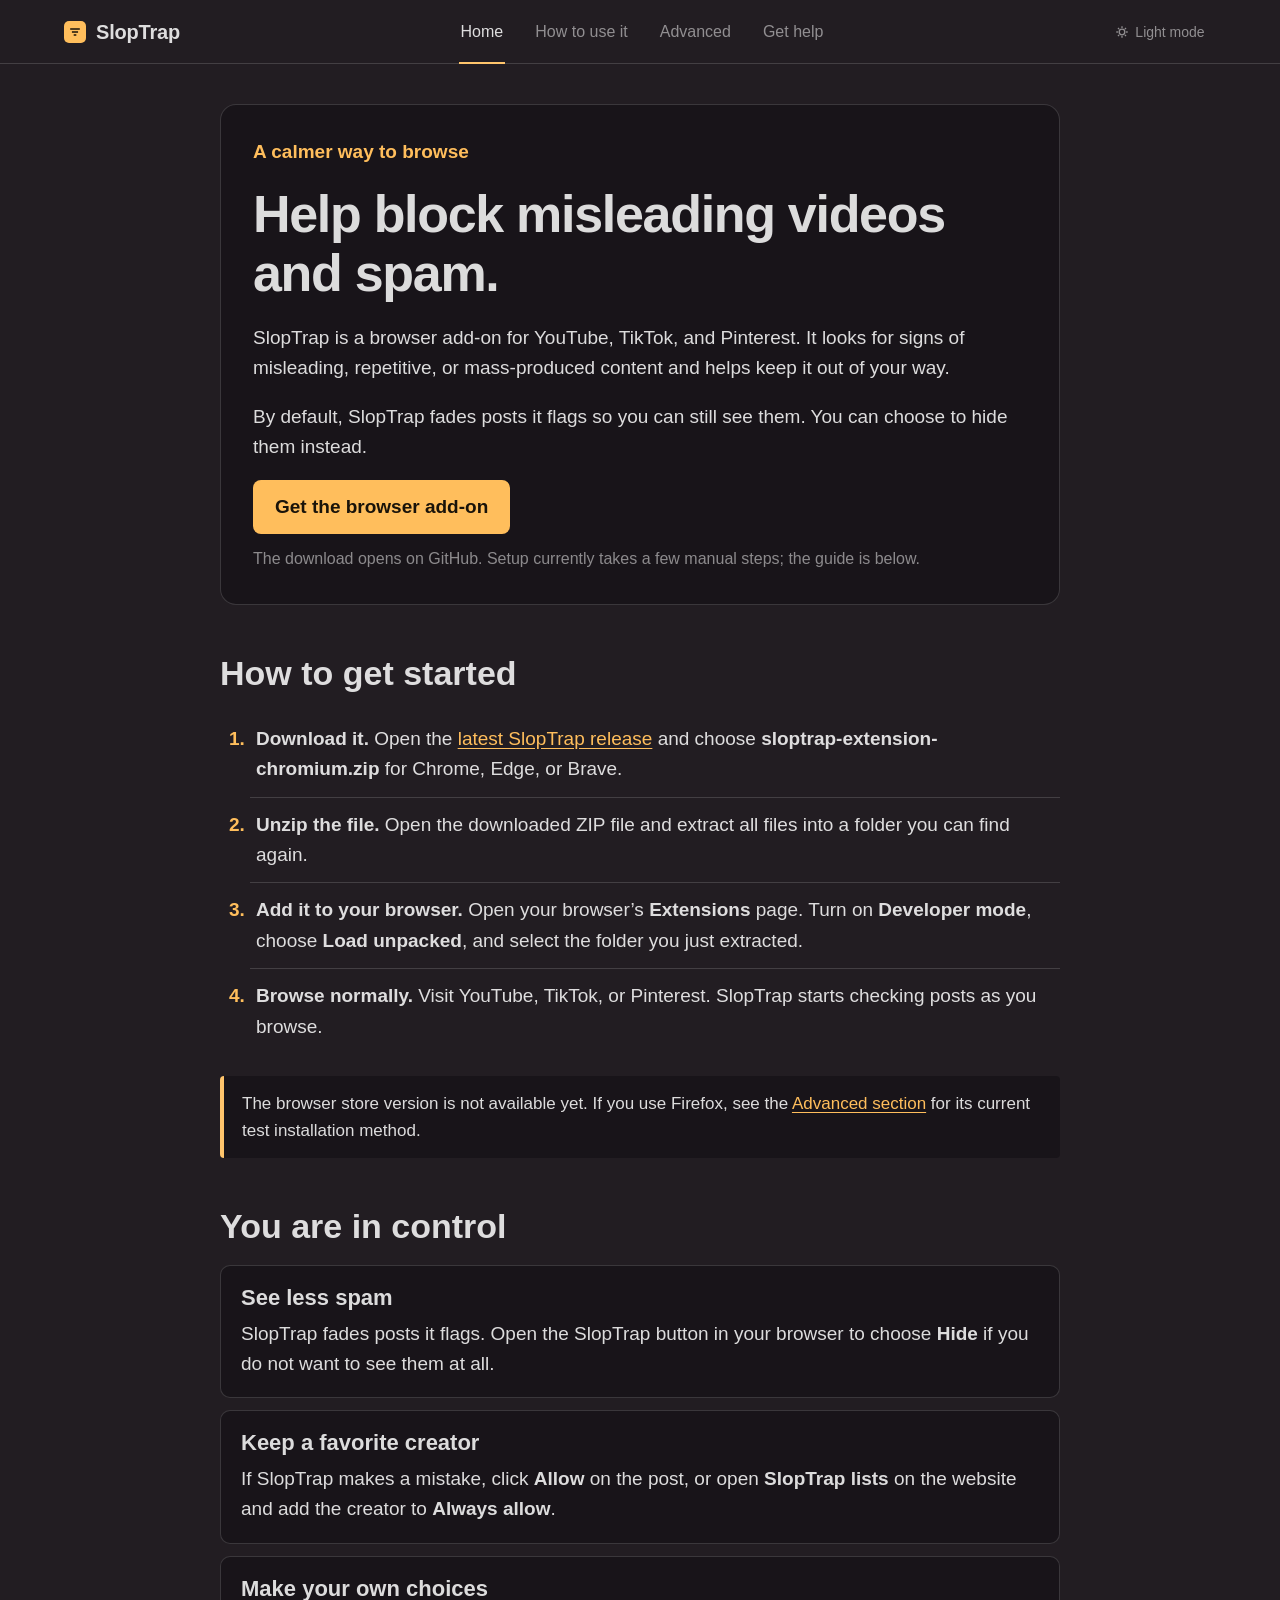
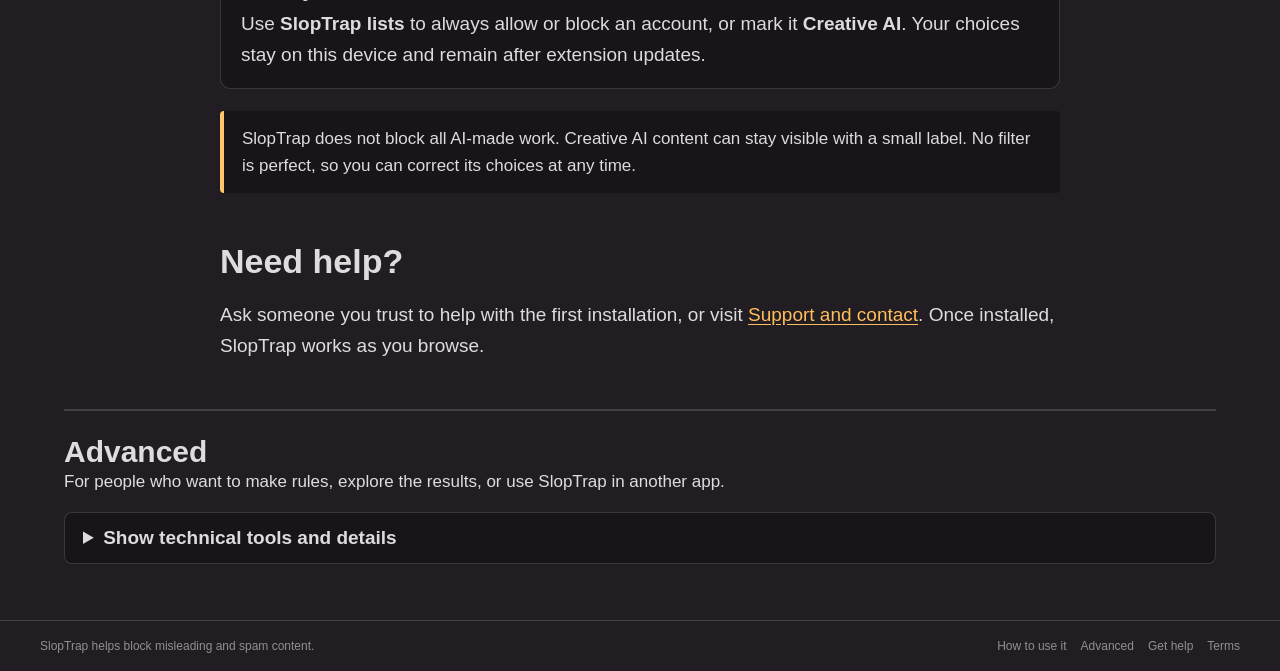
==== commit a8db5927: "Explain SlopTrap plainly and move technical content to Advanced" ====
--- a/index.html
+++ b/index.html
@@ -5,43 +5,85 @@
   <meta name="viewport" content="width=device-width, initial-scale=1" />
   <meta http-equiv="Content-Security-Policy" content="default-src 'none'; script-src 'self'; style-src 'self' 'unsafe-inline' https://fonts.googleapis.com; font-src https://fonts.gstatic.com; img-src 'self' data:; connect-src 'self' https://sloptrap-worker.fablestre.am; base-uri 'none'; form-action 'none'; object-src 'none'" />
   <meta name="referrer" content="strict-origin-when-cross-origin" />
-  <title>SlopTrap — Svelte 5 + Tauri Rule Studio, Cross-Site Rule Language &amp; WASM SDK</title>
+  <title>SlopTrap — Help block misleading and spam content</title>
   <link rel="icon" type="image/svg+xml" href="./assets/icon.svg" />
   <link rel="stylesheet" href="./assets/gravity-uikit.css" />
   <link rel="stylesheet" href="./assets/style.css" />
 </head>
-<body class="g-root g-root_theme_dark">
+<body class="g-root g-root_theme_dark home-page">
   <script src="./assets/theme-init.js"></script>
 
   <header class="g-app-header">
     <div class="g-app-header__inner">
-      <div style="display:flex;align-items:center;gap:20px;height:100%;">
-        <a class="g-brand" href="./">
-          <span class="g-brand__mark">
-            <svg class="icon-14" viewBox="0 0 16 16" fill="none" stroke="currentColor" stroke-width="1.8"><path d="M2.5 4.5h11M4.5 8h7M6.5 11.5h3"/></svg>
-          </span>
-          <span>SlopTrap</span>
-          <span class="g-label g-label_theme_utility mono">bundle v2</span>
-        </a>
-        <nav class="g-nav" aria-label="Primary">
-          <a class="g-nav__item g-nav__item_active" href="./">Overview</a>
-          <a class="g-nav__item" href="./studio/">Rule Studio</a>
-          <a class="g-nav__item" href="./docs/">Documentation &amp; SDK</a>
-          <a class="g-nav__item" href="./rules/">WASM Spec</a>
-          <a class="g-nav__item" href="./leaderboard/">Leaderboards</a>
-        </nav>
-      </div>
+      <a class="g-brand" href="./">
+        <span class="g-brand__mark">
+          <svg class="icon-14" viewBox="0 0 16 16" fill="none" stroke="currentColor" stroke-width="1.8"><path d="M2.5 4.5h11M4.5 8h7M6.5 11.5h3"/></svg>
+        </span>
+        <span>SlopTrap</span>
+      </a>
+      <nav class="g-nav" aria-label="Primary">
+        <a class="g-nav__item g-nav__item_active" href="./">Home</a>
+        <a class="g-nav__item" href="#how-to-use">How to use it</a>
+        <a class="g-nav__item" href="#advanced">Advanced</a>
+        <a class="g-nav__item" href="./privacy/#support">Get help</a>
+      </nav>
       <div class="g-header-actions">
-        <button id="theme-toggle" class="g-btn g-btn_view_flat g-btn_icon" type="button" aria-label="Toggle theme"></button>
-        <a class="g-btn g-btn_view_outlined g-btn_size_s" href="https://github.com/FableStream/sloptrap" target="_blank" rel="noopener">
-          GitHub
-          <svg class="icon-14" viewBox="0 0 16 16" fill="none" stroke="currentColor" stroke-width="1.5"><path d="M5 11L11 5M6 5h5v5"/></svg>
-        </a>
+        <button id="theme-toggle" class="g-btn g-btn_view_flat g-btn_icon" data-show-label="true" type="button" aria-label="Toggle theme"></button>
       </div>
     </div>
   </header>
 
   <main class="g-container">
+    <div class="simple-home">
+      <section class="simple-hero" aria-labelledby="home-title">
+        <p class="simple-eyebrow">A calmer way to browse</p>
+        <h1 id="home-title">Help block misleading videos and spam.</h1>
+        <p>SlopTrap is a browser add-on for YouTube, TikTok, and Pinterest. It looks for signs of misleading, repetitive, or mass-produced content and helps keep it out of your way.</p>
+        <p>By default, SlopTrap fades posts it flags so you can still see them. You can choose to hide them instead.</p>
+        <a class="simple-action" href="https://github.com/FableStream/sloptrap-extension/releases/latest" target="_blank" rel="noopener">Get the browser add-on</a>
+        <p class="simple-small">The download opens on GitHub. Setup currently takes a few manual steps; the guide is below.</p>
+      </section>
+
+      <section class="simple-section" id="how-to-use" aria-labelledby="use-title">
+        <h2 id="use-title">How to get started</h2>
+        <ol class="simple-steps">
+          <li><strong>Download it.</strong> Open the <a href="https://github.com/FableStream/sloptrap-extension/releases/latest" target="_blank" rel="noopener">latest SlopTrap release</a> and choose <strong>sloptrap-extension-chromium.zip</strong> for Chrome, Edge, or Brave.</li>
+          <li><strong>Unzip the file.</strong> Open the downloaded ZIP file and extract all files into a folder you can find again.</li>
+          <li><strong>Add it to your browser.</strong> Open your browser’s <strong>Extensions</strong> page. Turn on <strong>Developer mode</strong>, choose <strong>Load unpacked</strong>, and select the folder you just extracted.</li>
+          <li><strong>Browse normally.</strong> Visit YouTube, TikTok, or Pinterest. SlopTrap starts checking posts as you browse.</li>
+        </ol>
+        <p class="simple-note">The browser store version is not available yet. If you use Firefox, see the <a href="#advanced">Advanced section</a> for its current test installation method.</p>
+      </section>
+
+      <section class="simple-section" aria-labelledby="choices-title">
+        <h2 id="choices-title">You are in control</h2>
+        <div class="simple-choice-grid">
+          <div class="simple-choice"><h3>See less spam</h3><p>SlopTrap fades posts it flags. Open the SlopTrap button in your browser to choose <strong>Hide</strong> if you do not want to see them at all.</p></div>
+          <div class="simple-choice"><h3>Keep a favorite creator</h3><p>If SlopTrap makes a mistake, click <strong>Allow</strong> on the post, or open <strong>SlopTrap lists</strong> on the website and add the creator to <strong>Always allow</strong>.</p></div>
+          <div class="simple-choice"><h3>Make your own choices</h3><p>Use <strong>SlopTrap lists</strong> to always allow or block an account, or mark it <strong>Creative AI</strong>. Your choices stay on this device and remain after extension updates.</p></div>
+        </div>
+        <p class="simple-note">SlopTrap does not block all AI-made work. Creative AI content can stay visible with a small label. No filter is perfect, so you can correct its choices at any time.</p>
+      </section>
+
+      <section class="simple-section" aria-labelledby="help-title">
+        <h2 id="help-title">Need help?</h2>
+        <p>Ask someone you trust to help with the first installation, or visit <a href="./privacy/#support">Support and contact</a>. Once installed, SlopTrap works as you browse.</p>
+      </section>
+    </div>
+
+    <section id="advanced" class="advanced-section" aria-labelledby="advanced-title">
+      <h2 id="advanced-title">Advanced</h2>
+      <p>For people who want to make rules, explore the results, or use SlopTrap in another app.</p>
+      <details class="advanced-details">
+        <summary>Show technical tools and details</summary>
+        <div class="advanced-links">
+          <a href="./studio/">Rule Studio</a>
+          <a href="./docs/">Documentation and SDK</a>
+          <a href="./rules/">Rule format</a>
+          <a href="./leaderboard/">Leaderboards</a>
+          <a href="https://github.com/FableStream/sloptrap" target="_blank" rel="noopener">Source code</a>
+        </div>
+        <p>Firefox testing: download <strong>sloptrap-extension-firefox.xpi</strong> from the <a href="https://github.com/FableStream/sloptrap-extension/releases/latest" target="_blank" rel="noopener">latest release</a>. Open <strong>about:debugging#/runtime/this-firefox</strong>, choose <strong>Load Temporary Add-on</strong>, and select the file. Firefox removes temporary add-ons when it closes.</p>
     <section class="overview-split" style="border-bottom:0;padding-bottom:8px;">
       <div class="text-card" style="padding:22px 24px;">
         <div style="display:flex;gap:6px;flex-wrap:wrap;">
@@ -49,7 +91,7 @@
           <span class="g-label g-label_theme_positive">Creative AI &amp; Slop Channel Tags</span>
           <span class="g-label g-label_theme_normal">Browser &amp; Desktop</span>
         </div>
-        <h1>Build, test, and share cross-site slop rules in a clean visual studio</h1>
+        <h3>Build, test, and share cross-site slop rules in a clean visual studio</h3>
         <p class="overview-lead">
           <strong>SlopTrap</strong> is a <strong>Svelte 5 + Tauri v2</strong> rule definition app (runnable in any browser or as a native desktop app) paired with a sandboxed WebAssembly (<code>.strule</code>) runtime. Its signed rules distinguish human creators, transparent creative AI, and low-effort slop, with channel-type tags shown on thumbnails and lists. Write or click together rules using a <strong>common cross-site language</strong> (<code>post.frequency</code>, <code>account.dormancy_days</code>, <code>text.formal_prose</code>), accumulate shared variables across rules, check them against thresholds, and export signed WASM bundles for <strong>YouTube</strong>, <strong>TikTok</strong>, <strong>Pinterest</strong>, and custom sites.
         </p>
@@ -275,17 +317,17 @@
         </div>
       </div>
     </section>
+      </details>
+    </section>
   </main>
 
   <footer class="g-footer">
     <div class="g-footer__inner">
-      <div>SlopTrap — Svelte 5 + Tauri Rule Studio, common cross-site rule language &amp; WASM SDK</div>
+      <div>SlopTrap helps block misleading and spam content.</div>
       <div class="g-footer__links">
-        <a href="./studio/">Rule Studio</a>
-        <a href="./docs/">Documentation &amp; SDK</a>
-        <a href="./rules/">WASM Spec</a>
-        <a href="./leaderboard/">Leaderboards</a>
-        <a href="./privacy/">Privacy &amp; Support</a>
+        <a href="#how-to-use">How to use it</a>
+        <a href="#advanced">Advanced</a>
+        <a href="./privacy/#support">Get help</a>
         <a href="./terms/">Terms</a>
       </div>
     </div>
--- a/assets/style.css
+++ b/assets/style.css
@@ -476,13 +476,54 @@
   border-bottom: 1px solid var(--g-color-line-generic);
 }
 
-.overview-split h1 {
+.overview-split h1,
+.overview-split h3 {
   margin: 8px 0 10px;
   font-size: var(--g-text-display-1-font-size);
   line-height: var(--g-text-display-1-line-height);
   font-weight: 600;
   letter-spacing: -0.02em;
 }
+
+/* Homepage: readable first steps, with the engineering material in Advanced. */
+.home-page .g-app-header { height: 64px; }
+.home-page .g-brand { font-size: 20px; }
+.home-page #theme-toggle { width: auto; min-width: 112px; height: 40px; padding: 0 10px; font-size: 14px; }
+.home-page .g-nav__item { font-size: 16px; padding: 0 14px; white-space: nowrap; }
+.home-page .g-container { padding-top: 40px; }
+.simple-home { max-width: 840px; margin: 0 auto; }
+.simple-hero,
+.simple-section { margin-bottom: 48px; }
+.simple-hero { padding: 32px; border: 1px solid var(--g-color-line-generic); border-radius: 16px; background: var(--st-card-bg); }
+.simple-eyebrow { margin: 0 0 8px; font-size: 16px; font-weight: 700; color: var(--g-color-text-link); }
+.simple-home h1 { max-width: 700px; margin: 0 0 20px; font-size: clamp(36px, 5vw, 52px); line-height: 1.13; letter-spacing: -0.025em; }
+.simple-home h2 { margin: 0 0 18px; font-size: clamp(27px, 3vw, 34px); line-height: 1.2; }
+.simple-home h3 { margin: 0 0 7px; font-size: 22px; line-height: 1.25; }
+.simple-home p,
+.simple-home li { font-size: 19px; line-height: 1.6; }
+.simple-home p { margin: 0 0 18px; }
+.simple-home a { text-decoration: underline; text-underline-offset: 3px; }
+.simple-action { display: inline-flex; align-items: center; justify-content: center; min-height: 54px; padding: 10px 22px; border-radius: 8px; background: var(--g-color-base-brand); color: var(--g-color-text-brand-contrast) !important; font-size: 19px; font-weight: 700; text-align: center; text-decoration: none !important; }
+.simple-action:hover { background: var(--g-color-base-brand-hover); }
+.simple-home .simple-small { margin: 12px 0 0; font-size: 16px; color: var(--g-color-text-secondary); }
+.simple-steps { margin: 0; padding-left: 30px; }
+.simple-steps li { padding: 12px 12px 12px 6px; border-bottom: 1px solid var(--g-color-line-generic); }
+.simple-steps li::marker { font-weight: 700; color: var(--g-color-text-link); }
+.simple-steps li:last-child { border-bottom: 0; }
+.simple-home .simple-note { margin: 22px 0 0; padding: 14px 18px; border-left: 4px solid var(--g-color-line-brand); border-radius: 4px; background: var(--st-card-bg); font-size: 17px; }
+.simple-choice-grid { display: grid; gap: 12px; }
+.simple-choice { padding: 18px 20px; border: 1px solid var(--g-color-line-generic); border-radius: 10px; background: var(--st-card-bg); }
+.simple-choice p { margin: 0; }
+.advanced-section { border-top: 2px solid var(--g-color-line-generic); padding-top: 32px; scroll-margin-top: 84px; }
+.advanced-section > h2 { margin: 0 0 8px; font-size: 30px; }
+.advanced-section > p { margin: 0 0 18px; font-size: 17px; line-height: 1.5; }
+.advanced-details > summary { padding: 16px 18px; border: 1px solid var(--g-color-line-generic); border-radius: 8px; background: var(--st-card-bg); font-size: 19px; font-weight: 700; cursor: pointer; }
+.advanced-details[open] > summary { margin-bottom: 24px; }
+.advanced-details > p { font-size: 16px; line-height: 1.5; }
+.advanced-links { display: flex; flex-wrap: wrap; gap: 10px 20px; margin-bottom: 18px; font-size: 17px; }
+.advanced-links a { text-decoration: underline; text-underline-offset: 3px; }
+.home-page :is(a, button, summary):focus-visible { outline: 3px solid var(--g-color-text-link); outline-offset: 3px; }
+.simple-section { scroll-margin-top: 84px; }
 
 .overview-lead {
   margin: 0 0 18px;
@@ -821,6 +862,7 @@
 }
 
 @media (max-width: 920px) {
+  .home-page .g-app-header { height: auto; }
   .overview-split,
   .grid-3,
   .grid-2,
@@ -851,6 +893,16 @@
   }
 }
 
+@media (max-width: 600px) {
+  .home-page .g-container { padding: 24px 16px 48px; }
+  .home-page .g-nav { display: grid; grid-template-columns: repeat(2, minmax(0, 1fr)); height: auto; overflow: visible; gap: 2px; padding: 4px 0; }
+  .home-page .g-nav__item { width: 100%; height: 40px; justify-content: center; padding: 0 4px; }
+  .simple-hero { padding: 22px; }
+  .simple-home p,
+  .simple-home li { font-size: 18px; }
+  .simple-action { width: 100%; }
+}
+
 [hidden] {
   display: none !important;
 }
